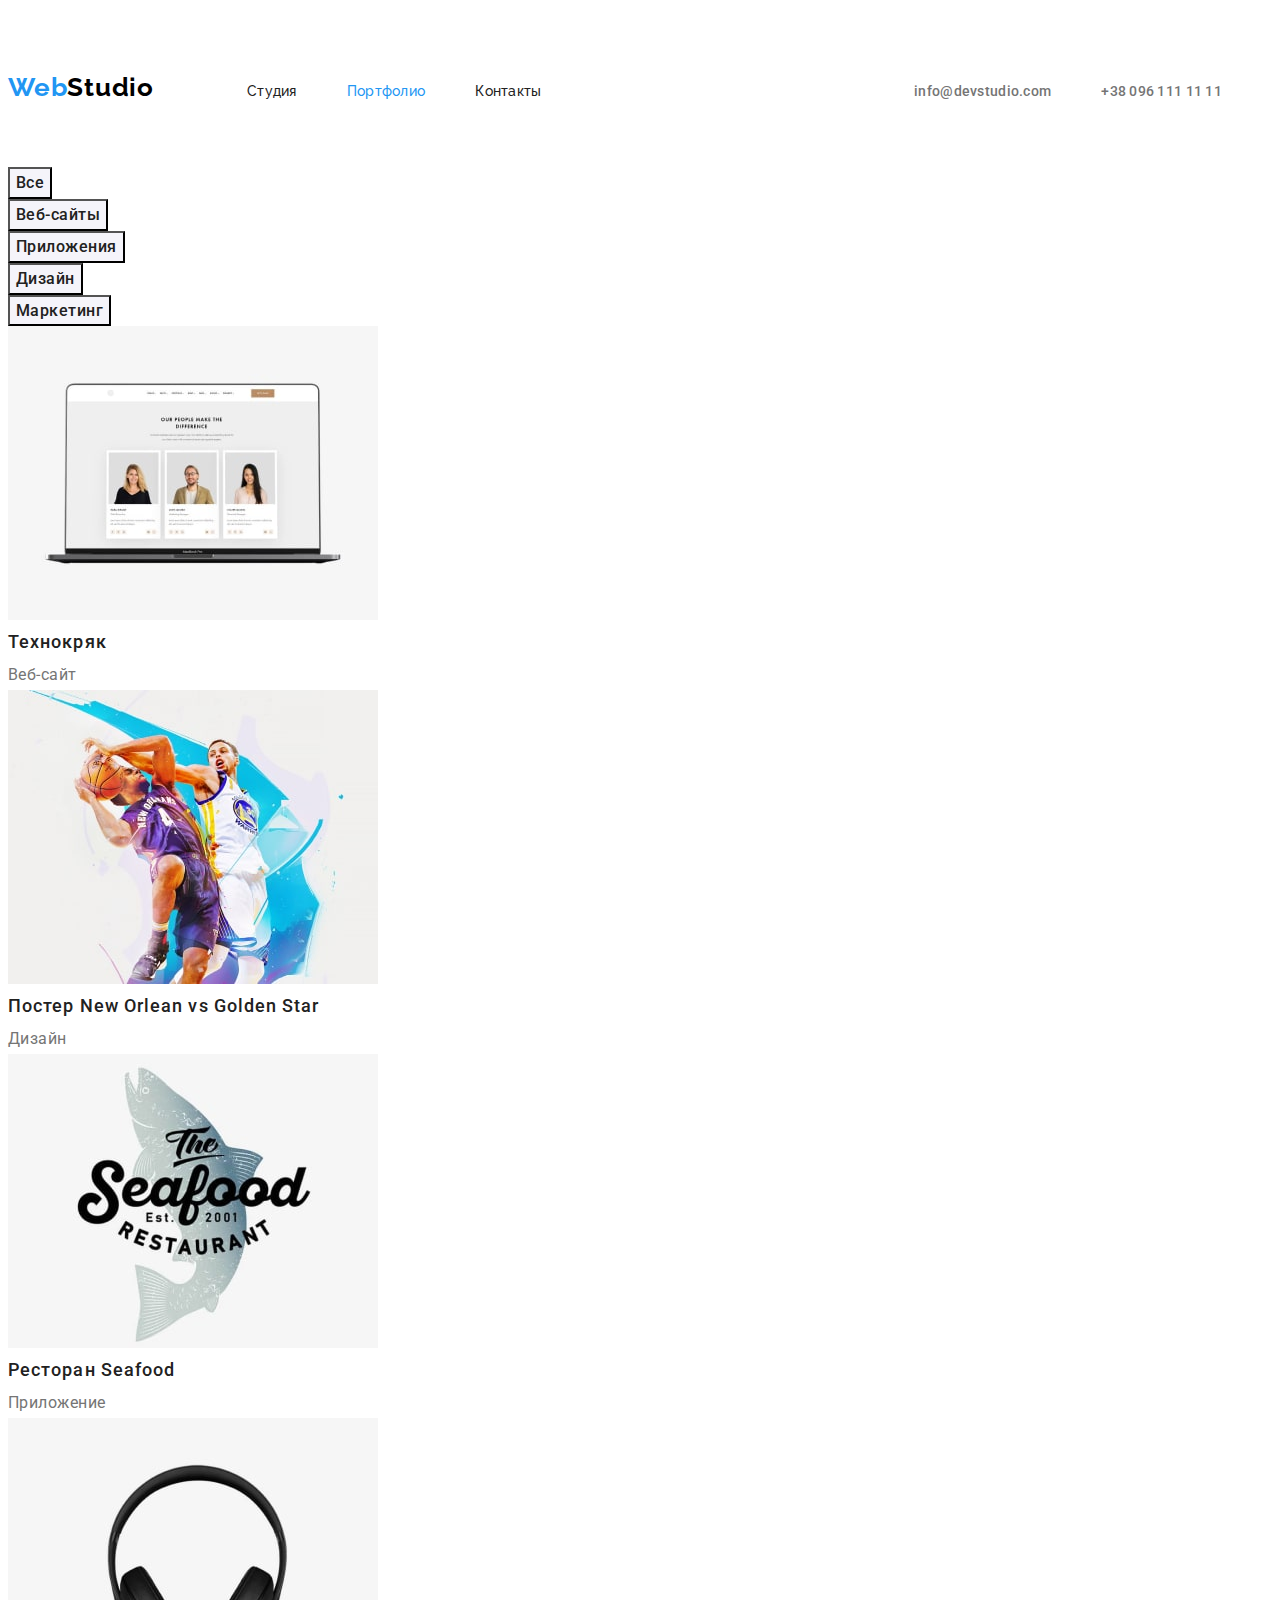
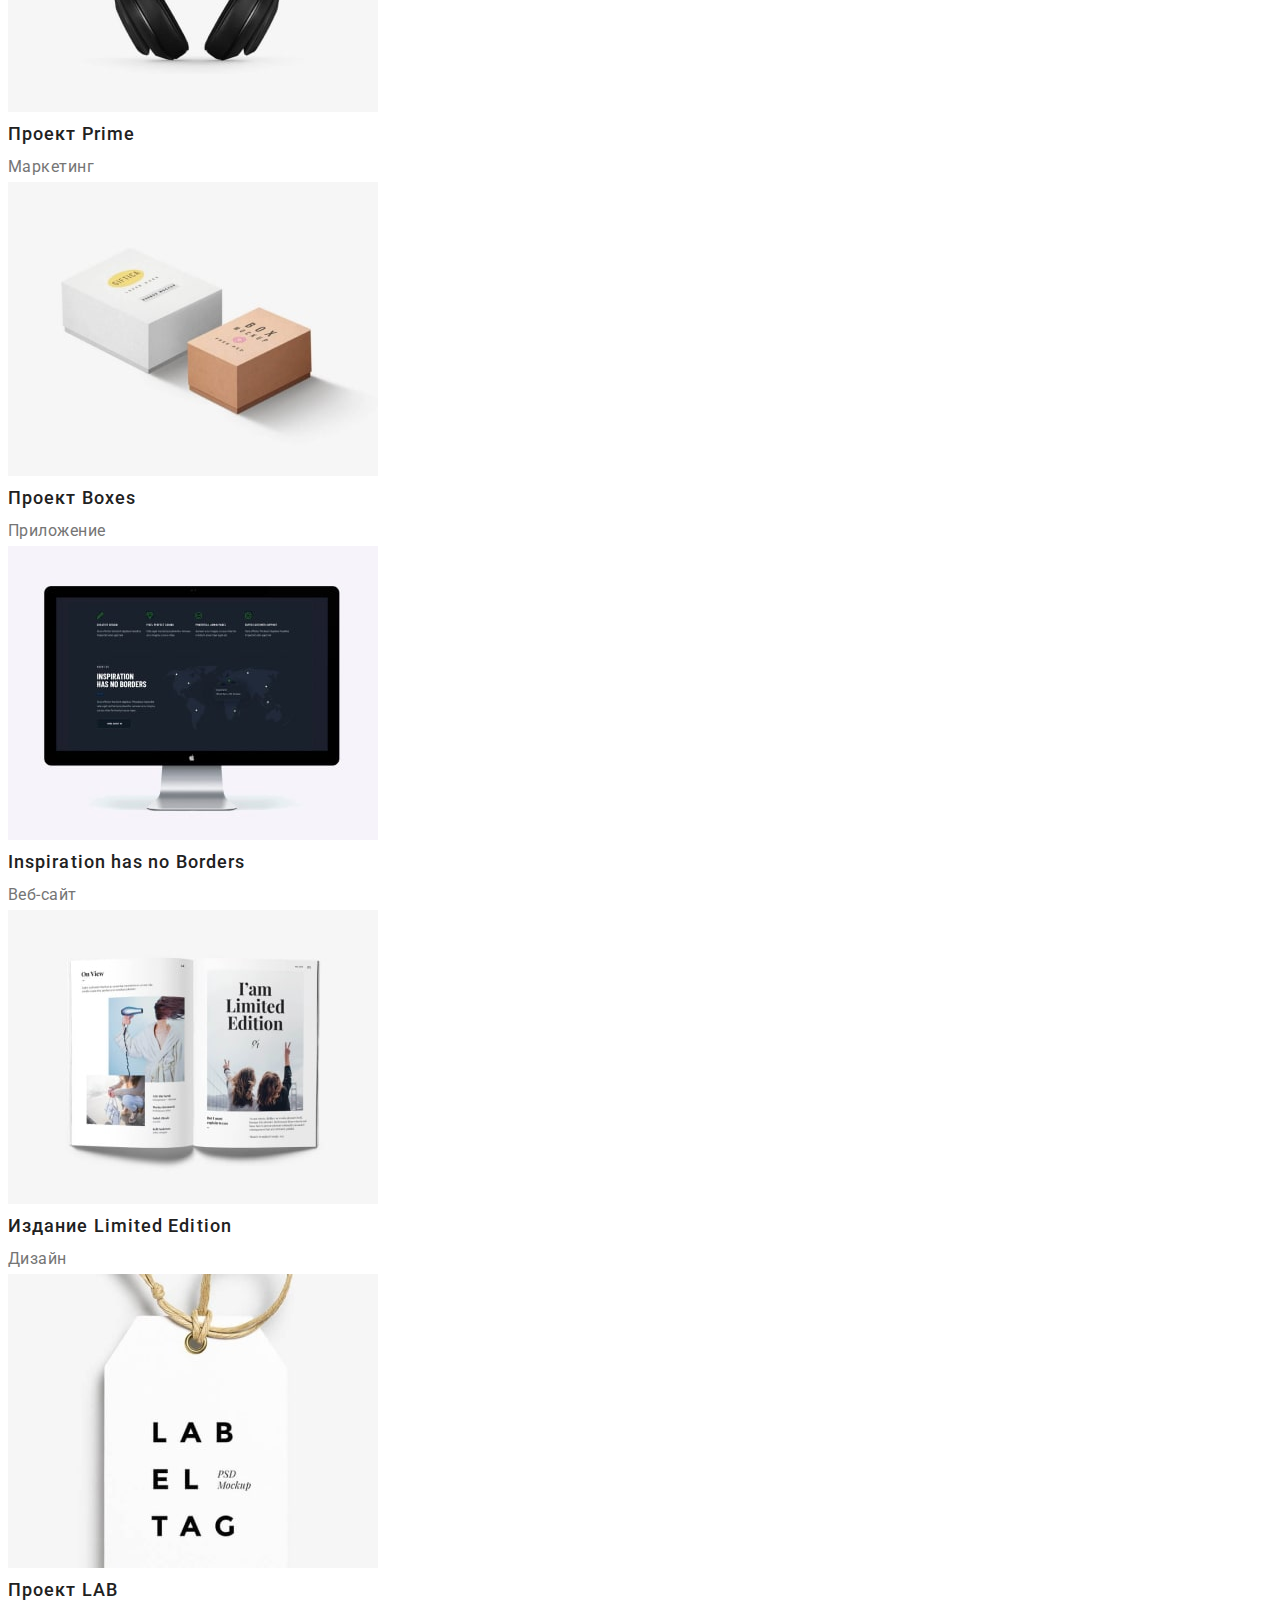
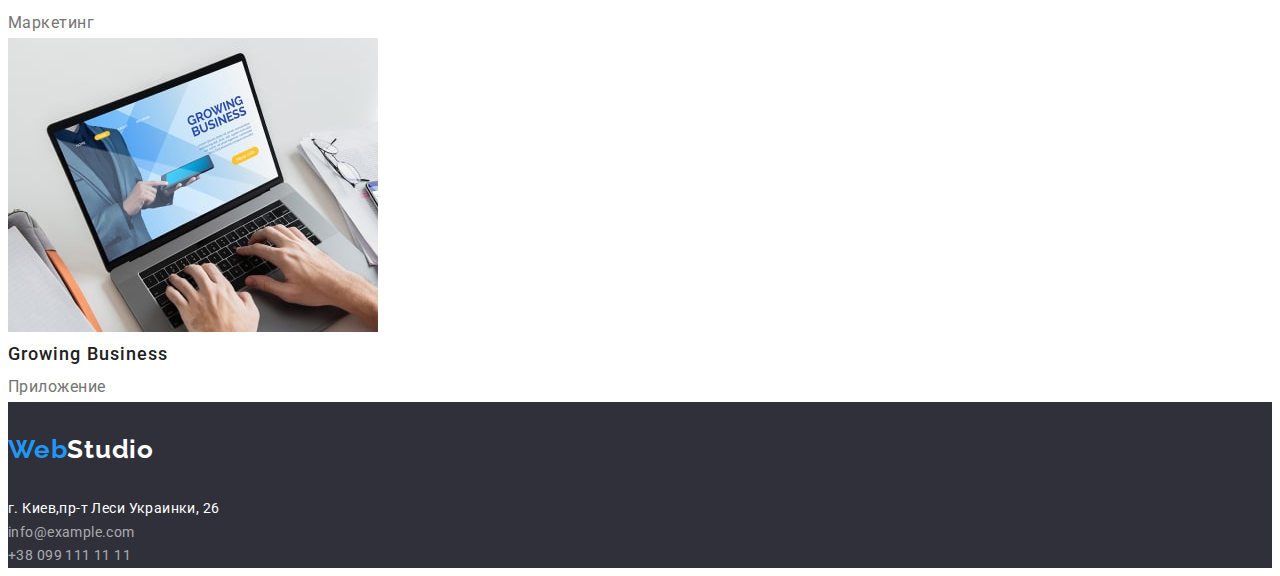
==== portfolio.html @ 78b9d655 "dz-03-help" ====
<!DOCTYPE html>
<html lang="ru">

<head>
    <meta charset="UTF-8">
    <meta http-equiv="X-UA-Compatible" content="IE=edge">
    <meta name="viewport" content="width=device-width, initial-scale=1.0">
    <title>Портфолио</title>
    <link rel="preconnect" href="https://fonts.googleapis.com">
    <link rel="preconnect" href="https://fonts.gstatic.com" crossorigin>
    <link
        href="https://fonts.googleapis.com/css2?family=Raleway:wght@700&family=Roboto:wght@400;500;700;900&display=swap"
        rel="stylesheet">

    <link rel="stylesheet" href="./css/styles.css">
</head>

<body>
    <header class="logo">
        <a class="logo link" href="WebStudio"> <span class="logo-web">Web</span><span
                class="logo-black">Studio</span></a>
        <nav class="nav">
            <ul class="nav-list list">
                <li class="nav-item"><a href="./index.html" class="nav-link link">Студия</a></li>
                <li class="nav-item"><a href="./portfolio.html" class="nav-link link current">Портфолио</a></li>
                <li class="nav-item"><a href="" class="nav-link link">Контакты</a></li>
            </ul>
        </nav>
        <ul class="contacts list">
            <li class="contact-item"><a class="header-contact-link link"
                    href="mailto:info@devstudio.com">info@devstudio.com</a></li>
            <li class="contact-item"><a class="header-contact-link link" href="tel:+380961111111">+38 096 111 11
                    11</a></li>
        </ul>
    </header>
    <main>
        <section class="portfolio">
            <h1 class="visually-hidden">Портфолио</h1>
            <ul class="filter-list list">
                <li class="filter-item-btn"><button class="secondary-btn" type="button">Все</button></li>
                <li class="filter-item-btn"><button class="secondary-btn" type="button">Веб-сайты</button></li>
                <li class="filter-item-btn"><button class="secondary-btn" type="button">Приложения</button></li>
                <li class="filter-item-btn"><button class="secondary-btn" type="button">Дизайн</button></li>
                <li class="filter-item-btn"><button class="secondary-btn" type="button">Маркетинг</button></li>
            </ul>
            <h2 class="visually-hidden">Примеры работ</h2>
            <ul class="portfolio-list list">
                <li class="portfolio-item"><img src="./images/img(05)-min.jpg" alt="экран ноутбука" width="370">
                    <h3 class="portfolio-title">Технокряк</h3>
                    <p class="portfolio-text">Веб-сайт</p>
                </li>
                <li class="portfolio-item"><img src="./images/img(06)-min.jpg" alt="постер два баскетболиста"
                        width="370">
                    <h3 class="portfolio-title">Постер New Orlean vs Golden Star</h3>
                    <p class="portfolio-text">Дизайн</p>
                </li>
                <li class="portfolio-item"><img src="./images/img(07)-min.jpg" alt="логотип на рыбе" width="370">
                    <h3 class="portfolio-title">Ресторан Seafood</h3>
                    <p class="portfolio-text">Приложение</p>
                </li>
                <li class="portfolio-item"><img src="./images/img(08)-min.jpg" alt="наушники" width="370">
                    <h3 class="portfolio-title">Проект Prime</h3>
                    <p class="portfolio-text">Маркетинг</p>
                </li>
                <li class="portfolio-item"><img src="./images/img(09)-min.jpg" alt="две коробки" width="370">
                    <h3 class="portfolio-title">Проект Boxes</h3>
                    <p class="portfolio-text">Приложение</p>
                </li>
                <li class="portfolio-item"> <img src="./images/img(010)-min.jpg" alt="монитор" width="370">
                    <h3 class="portfolio-title">Inspiration has no Borders</h3>
                    <p class="portfolio-text">Веб-сайт</p>
                </li>
                <li class="portfolio-item"> <img src="./images/img(011)-min.jpg" alt="монитор" width="370">
                    <h3 class="portfolio-title">Издание Limited Edition</h3>
                    <p class="portfolio-text">Дизайн</p>
                </li>
                <li class="portfolio-item"> <img src="./images/img(012)-min.jpg" alt="белая этикетка" width="370">
                    <h3 class="portfolio-title">Проект LAB</h3>
                    <p class="portfolio-text">Маркетинг</p>
                </li>
                <li class="portfolio-item"> <img src="./images/img(013)-min.jpg" alt="руки на клавиатуре ноутбука"
                        width="370">
                    <h3 class="portfolio-title">Growing Business</h3>
                    <p class="portfolio-text">Приложение</p>
                </li>
            </ul>
        </section>
    </main>
    <footer class="bgr">
        <a class="logo link" href="WebStudio"><span class="logo-web">Web</span><span
                class="logo-white">Studio</span></a>
        <address class="address">
            <ul class="contact-list list">
                <li class="contact-item">
                    <a class="map-link link" href="https://goo.gl/maps/kV6BVvsJmheGVxGN6" target="_blank"
                        rel="noopener noreferrer">г.
                        Киев,пр-т Леси Украинки, 26
                    </a>
                </li>
                <li class="contact-item">
                    <a class="contact-link link" href="mailto:info@example.com">info@example.com</a>
                </li>
                <li class="contact-item">
                    <a class="contact-link link" href="tel:+380991111111">+38 099 111 11 11</a>
                </li>
            </ul>
        </address>
    </footer>
</body>

</html>
---- css/styles.css ----
:root {
  --primary-text-color: #000000;
  --secondary-text-color: #ffffff;
  --primary-shade-text-color: #212121;
  --primary-shade-2-text-color: #757575;
  --secondary-shade-text-color: rgba(255, 255, 255, 0.6);
  --accent-color: #2196f3;

  --primary-bgr-color: #ffffff;
  --secondary-bgr-color: #2f303a;
  --secondary-shade-bgr-color: #f5f4fa;
}
body {
  font-family: 'Roboto', sans-serif;
  color: var(--primary-text-color);
  background-color: var(--primary-bgr-color);
}
p,
h1,
h2,
h3,
h4,
h5,
h6 {
  margin: 0;
}

ul {
  margin: 0;
  padding: 0;
}
.container {
  width: 1200px;
  padding-left: 15px;
  padding-right: 15px;
  margin: 0 auto;
}

.list {
  list-style: none;
}
.link {
  text-decoration: none;
}
.visually-hidden {
  position: absolute;
  white-space: nowrap;
  width: 1px;
  height: 1px;
  overflow: hidden;
  border: 0;
  padding: 0;
  clip: rect(0 0 0 0);
  clip-path: inset(50%);
  margin: -1px;
}
/* ---------КНОПКИ------- */
.primary-btn {
  font-family: inherit;
  font-weight: 700;
  font-size: 16px;
  line-height: 1.87;
  display: block;
  align-items: center;
  text-align: center;
  letter-spacing: 0.06em;
  color: var(--secondary-text-color);
  background-color: var(--accent-color);
}
.primary-btn:focus,
.primary-btn:hover {
  background-color: var(--accent-color);
}
.primary-btn {
  margin: auto;
  padding: 10px 32px;
}
.secondary-btn {
  cursor: pointer;
  font-family: inherit;
  font-style: normal;
  font-weight: 500;
  font-size: 16px;
  line-height: 1.62;
  text-align: center;
  letter-spacing: 0.03em;
  color: var(--primary-shade-text-color);
  background-color: var(--secondary-shade-bgr-color);
}
.secondary-btn:hover,
.secondary-btn:focus,
.active {
  color: var(--secondary-text-color);
  background-color: var(--accent-color);
}
/* -------HEADER------- */
.logo {
  font-family: Raleway;
  font-style: normal;
  font-weight: 700;
  font-size: 26px;
  line-height: 1.19;
  letter-spacing: 0.03em;
}
.header-container {
  display: flex;
  align-items: center;
}
.logo-web {
  color: var(--accent-color);
}
.logo-black {
  color: var(--primary-text-color);
  margin-right: 93px;
}
.logo-white {
  color: var(--secondary-text-color);
}
.logo {
  display: flex;
  align-items: center;
  padding-top: 32px;
  padding-bottom: 32px;
}
.nav-list {
  display: flex;
  align-items: center;
}
.nav-item {
  margin-right: 50px;
}
.nav-item:last-child {
  margin-right: 0;
}
.nav-link {
  padding-top: 32px;
  padding-bottom: 32px;
}
.contacts {
  display: flex;
  align-items: center;
  margin-left: auto;
}
.header-contact-link {
  margin-right: 50px;
  padding-top: 32px;
  padding-bottom: 32px;
}
.contact-item:last-child {
  margin-right: 0;
}
.nav-link {
  font-weight: 500;
  font-size: 14px;
  line-height: 1.14;
  letter-spacing: 0.02em;
  color: var(--primary-shade-text-color);
}
.nav-link:hover,
.nav-link:focus {
  color: var(--accent-color);
}
.current {
  color: var(--accent-color);
}
.header-contact-link {
  font-family: Roboto;
  font-style: normal;
  font-weight: 500;
  font-size: 14px;
  line-height: 1.14;
  letter-spacing: 0.02em;
  color: var(--primary-shade-2-text-color);
}
.header-contact-link:hover,
.header-contact-link:focus {
  color: var(--accent-color);
}
/* ------HERO----- */
.main-title {
  font-weight: 900;
  font-size: 44px;
  line-height: 1.36;
  text-align: center;
  letter-spacing: 0.06em;
  text-transform: uppercase;
  color: var(--secondary-text-color);
  background-color: #2f303a;
}
.main-title {
  padding-top: 200px;
  padding-bottom: 200px;
  padding-right: auto;
  padding-left: auto;
}
.main {
  max-width: 696px;
  margin-right: auto;
  margin-left: auto;
}

/* --------особенности--------- */
.special {
  padding-top: 94px;
  padding-bottom: 94px;
}
.special-our {
  display: flex;
}
.special-title {
  font-weight: 700;
  font-size: 14px;
  line-height: 1.14;
  letter-spacing: 0.03em;
  text-transform: uppercase;
  color: var(--primary-shade-text-color);
}
.special-text {
  font-weight: 400;
  font-size: 14px;
  line-height: 1.71;
  letter-spacing: 0.03em;
  color: var(--primary-shade-2-text-color);
}
/* -----ЧЕМ МЫ ЗАНИМАЕМСЯ----- */
.section-title {
  font-weight: 700;
  font-size: 36px;
  line-height: 1.17;
  text-align: center;
  letter-spacing: 0.03em;
  color: var(--primary-shade-text-color);
}
/* -------НАША КОМАНДА-------- */
.team-title {
  font-weight: 700;
  font-size: 36px;
  line-height: 1.17;
  text-align: center;
  letter-spacing: 0.03em;
  color: var(--primary-shade-text-color);
}
.teammate-name {
  font-weight: 500;
  font-size: 16px;
  line-height: 1.19;
  text-align: center;
  letter-spacing: 0.03em;
  color: var(--primary-shade-text-color);
}
.teammate-position {
  font-weight: 400;
  font-size: 16px;
  line-height: 1.19;
  text-align: center;
  letter-spacing: 0.03em;
  color: var(--primary-shade-2-text-color);
}
/* ----------ПОДВАЛ---------- */
.map-link {
  font-style: normal;
  font-weight: normal;
  font-size: 14px;
  line-height: 1.71;
  letter-spacing: 0.03em;
  color: var(--secondary-text-color);
}
.map-link:hover,
.map-link:focus {
  color: var(--accent-color);
}
.bgr {
  background-color: var(--secondary-bgr-color);
}
.contact-link {
  font-style: normal;
  font-weight: 400;
  font-size: 14px;
  line-height: 1.71;
  letter-spacing: 0.03em;
  color: var(--secondary-shade-text-color);
}
.contact-link:hover,
.contact-link:focus {
  color: var(--accent-color);
}
/* ---------Портфолио------- */
.portfolio-title {
  font-style: normal;
  font-weight: 500;
  font-size: 18px;
  line-height: 2;
  letter-spacing: 0.06em;
  color: var(--primary-shade-text-color);
}
.portfolio-text {
  font-weight: normal;
  font-size: 16px;
  line-height: 1.87;
  letter-spacing: 0.03em;
  color: var(--primary-shade-2-text-color);
}
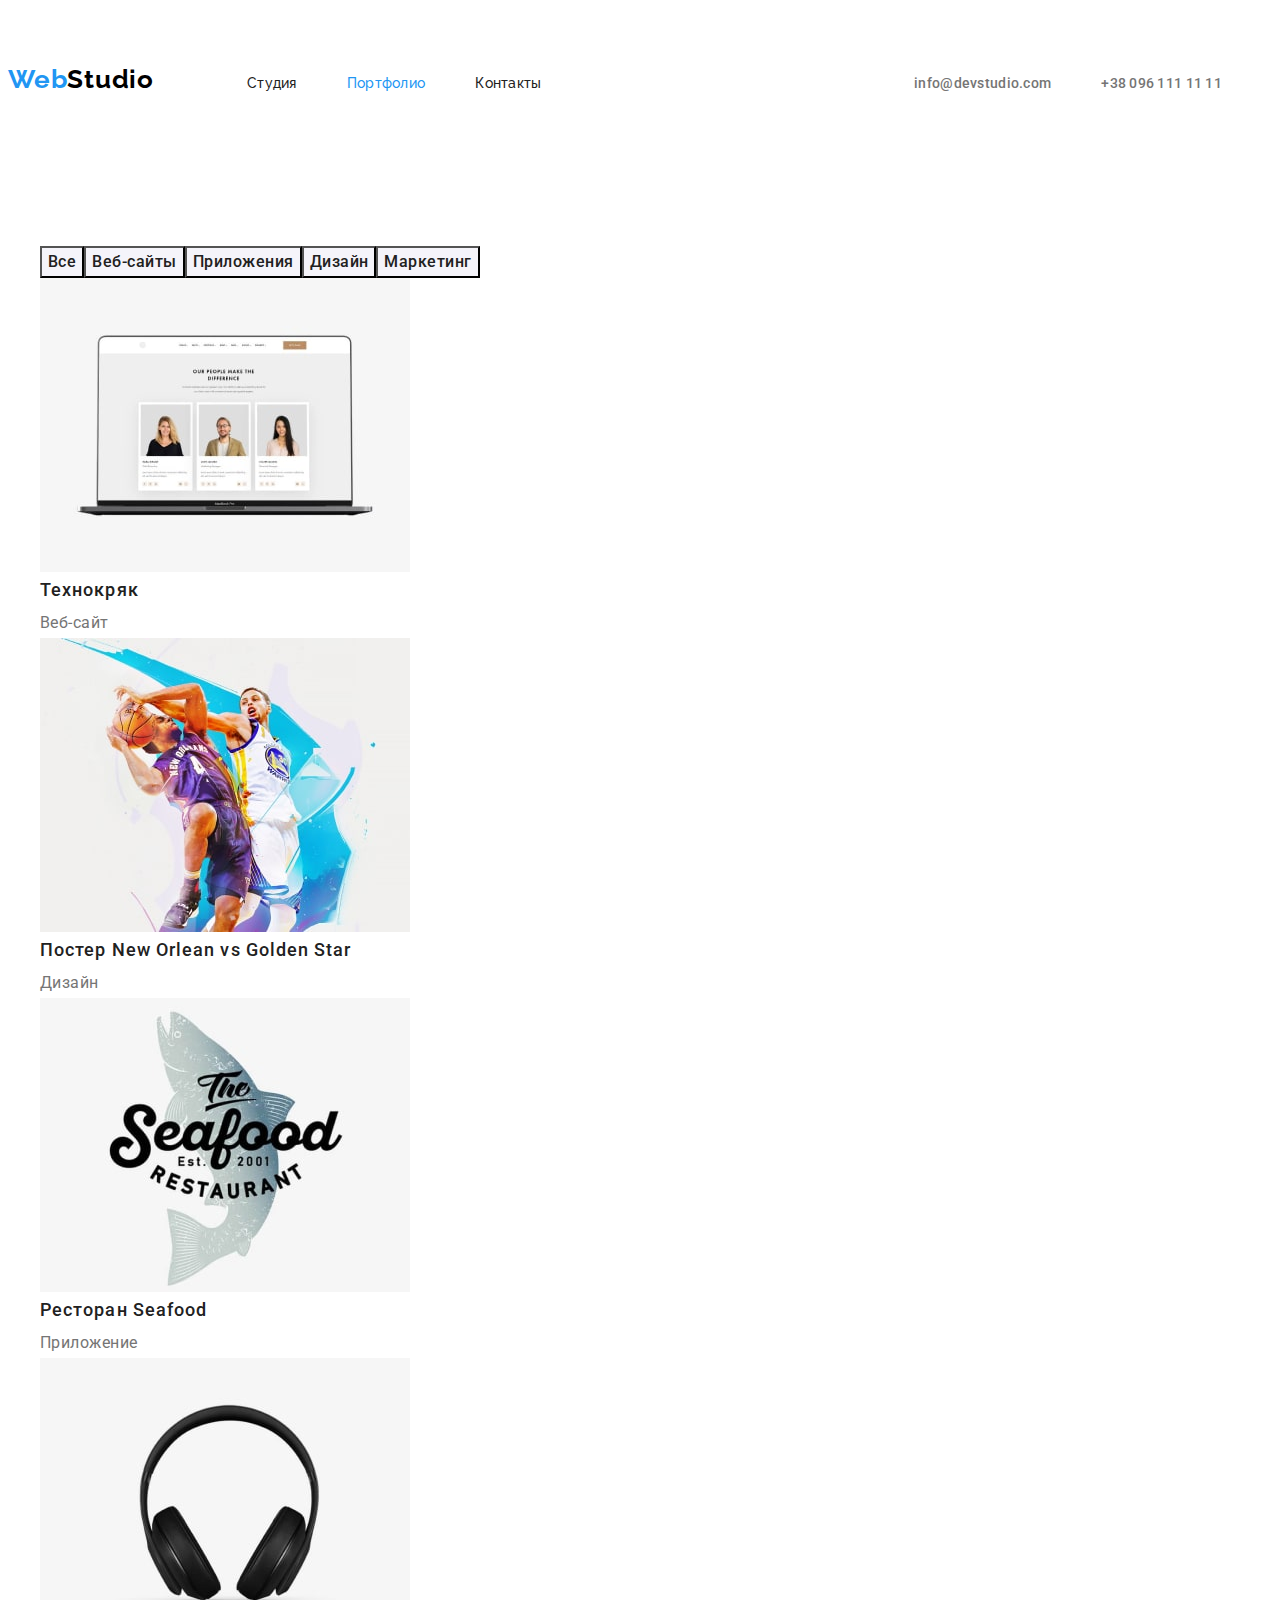
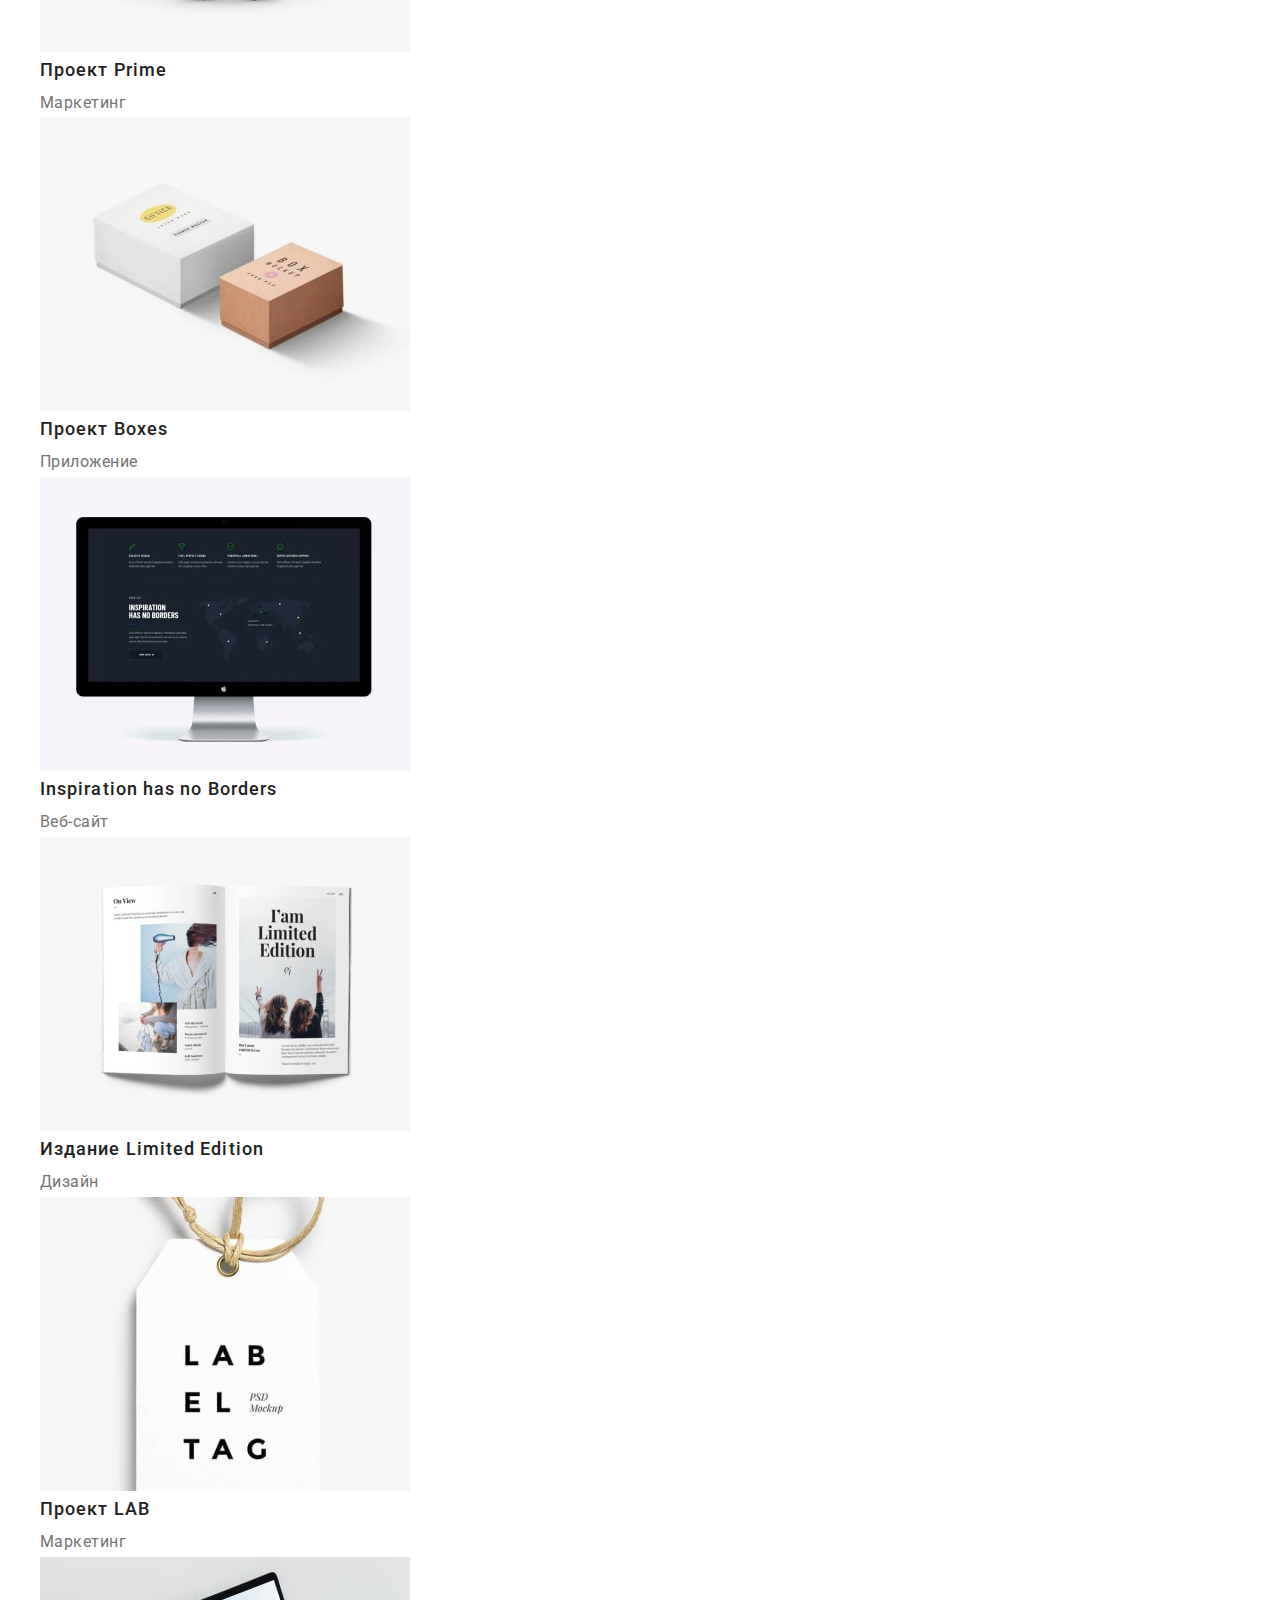
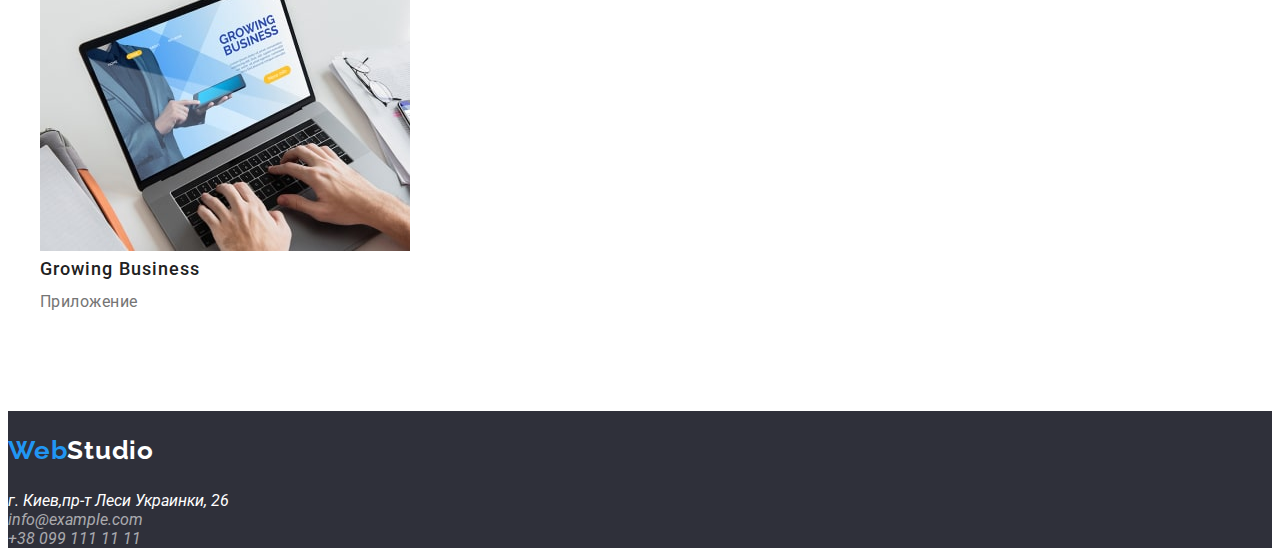
==== commit 1c29714f: "dz-03-finish-2" ====
--- a/portfolio.html
+++ b/portfolio.html
@@ -34,56 +34,58 @@
         </ul>
     </header>
     <main>
-        <section class="portfolio">
-            <h1 class="visually-hidden">Портфолио</h1>
-            <ul class="filter-list list">
-                <li class="filter-item-btn"><button class="secondary-btn" type="button">Все</button></li>
-                <li class="filter-item-btn"><button class="secondary-btn" type="button">Веб-сайты</button></li>
-                <li class="filter-item-btn"><button class="secondary-btn" type="button">Приложения</button></li>
-                <li class="filter-item-btn"><button class="secondary-btn" type="button">Дизайн</button></li>
-                <li class="filter-item-btn"><button class="secondary-btn" type="button">Маркетинг</button></li>
-            </ul>
-            <h2 class="visually-hidden">Примеры работ</h2>
-            <ul class="portfolio-list list">
-                <li class="portfolio-item"><img src="./images/img(05)-min.jpg" alt="экран ноутбука" width="370">
-                    <h3 class="portfolio-title">Технокряк</h3>
-                    <p class="portfolio-text">Веб-сайт</p>
-                </li>
-                <li class="portfolio-item"><img src="./images/img(06)-min.jpg" alt="постер два баскетболиста"
-                        width="370">
-                    <h3 class="portfolio-title">Постер New Orlean vs Golden Star</h3>
-                    <p class="portfolio-text">Дизайн</p>
-                </li>
-                <li class="portfolio-item"><img src="./images/img(07)-min.jpg" alt="логотип на рыбе" width="370">
-                    <h3 class="portfolio-title">Ресторан Seafood</h3>
-                    <p class="portfolio-text">Приложение</p>
-                </li>
-                <li class="portfolio-item"><img src="./images/img(08)-min.jpg" alt="наушники" width="370">
-                    <h3 class="portfolio-title">Проект Prime</h3>
-                    <p class="portfolio-text">Маркетинг</p>
-                </li>
-                <li class="portfolio-item"><img src="./images/img(09)-min.jpg" alt="две коробки" width="370">
-                    <h3 class="portfolio-title">Проект Boxes</h3>
-                    <p class="portfolio-text">Приложение</p>
-                </li>
-                <li class="portfolio-item"> <img src="./images/img(010)-min.jpg" alt="монитор" width="370">
-                    <h3 class="portfolio-title">Inspiration has no Borders</h3>
-                    <p class="portfolio-text">Веб-сайт</p>
-                </li>
-                <li class="portfolio-item"> <img src="./images/img(011)-min.jpg" alt="монитор" width="370">
-                    <h3 class="portfolio-title">Издание Limited Edition</h3>
-                    <p class="portfolio-text">Дизайн</p>
-                </li>
-                <li class="portfolio-item"> <img src="./images/img(012)-min.jpg" alt="белая этикетка" width="370">
-                    <h3 class="portfolio-title">Проект LAB</h3>
-                    <p class="portfolio-text">Маркетинг</p>
-                </li>
-                <li class="portfolio-item"> <img src="./images/img(013)-min.jpg" alt="руки на клавиатуре ноутбука"
-                        width="370">
-                    <h3 class="portfolio-title">Growing Business</h3>
-                    <p class="portfolio-text">Приложение</p>
-                </li>
-            </ul>
+        <section class="portfolio section">
+            <div class="container filter">
+                <h1 class="visually-hidden">Портфолио</h1>
+                <ul class="filter-list list">
+                    <li class="filter-item-btn"><button class="secondary-btn" type="button">Все</button></li>
+                    <li class="filter-item-btn"><button class="secondary-btn" type="button">Веб-сайты</button></li>
+                    <li class="filter-item-btn"><button class="secondary-btn" type="button">Приложения</button></li>
+                    <li class="filter-item-btn"><button class="secondary-btn" type="button">Дизайн</button></li>
+                    <li class="filter-item-btn"><button class="secondary-btn" type="button">Маркетинг</button></li>
+                </ul>
+                <h2 class="visually-hidden">Примеры работ</h2>
+                <ul class="portfolio-list list">
+                    <li class="portfolio-item"><img src="./images/img(05)-min.jpg" alt="экран ноутбука" width="370">
+                        <h3 class="portfolio-title">Технокряк</h3>
+                        <p class="portfolio-text">Веб-сайт</p>
+                    </li>
+                    <li class="portfolio-item"><img src="./images/img(06)-min.jpg" alt="постер два баскетболиста"
+                            width="370">
+                        <h3 class="portfolio-title">Постер New Orlean vs Golden Star</h3>
+                        <p class="portfolio-text">Дизайн</p>
+                    </li>
+                    <li class="portfolio-item"><img src="./images/img(07)-min.jpg" alt="логотип на рыбе" width="370">
+                        <h3 class="portfolio-title">Ресторан Seafood</h3>
+                        <p class="portfolio-text">Приложение</p>
+                    </li>
+                    <li class="portfolio-item"><img src="./images/img(08)-min.jpg" alt="наушники" width="370">
+                        <h3 class="portfolio-title">Проект Prime</h3>
+                        <p class="portfolio-text">Маркетинг</p>
+                    </li>
+                    <li class="portfolio-item"><img src="./images/img(09)-min.jpg" alt="две коробки" width="370">
+                        <h3 class="portfolio-title">Проект Boxes</h3>
+                        <p class="portfolio-text">Приложение</p>
+                    </li>
+                    <li class="portfolio-item"> <img src="./images/img(010)-min.jpg" alt="монитор" width="370">
+                        <h3 class="portfolio-title">Inspiration has no Borders</h3>
+                        <p class="portfolio-text">Веб-сайт</p>
+                    </li>
+                    <li class="portfolio-item"> <img src="./images/img(011)-min.jpg" alt="монитор" width="370">
+                        <h3 class="portfolio-title">Издание Limited Edition</h3>
+                        <p class="portfolio-text">Дизайн</p>
+                    </li>
+                    <li class="portfolio-item"> <img src="./images/img(012)-min.jpg" alt="белая этикетка" width="370">
+                        <h3 class="portfolio-title">Проект LAB</h3>
+                        <p class="portfolio-text">Маркетинг</p>
+                    </li>
+                    <li class="portfolio-item"> <img src="./images/img(013)-min.jpg" alt="руки на клавиатуре ноутбука"
+                            width="370">
+                        <h3 class="portfolio-title">Growing Business</h3>
+                        <p class="portfolio-text">Приложение</p>
+                    </li>
+                </ul>
+            </div>
         </section>
     </main>
     <footer class="bgr">
--- a/css/styles.css
+++ b/css/styles.css
@@ -29,13 +29,22 @@
   margin: 0;
   padding: 0;
 }
+
+img {
+  display: block;
+  max-width: 100%;
+  height: auto;
+}
+.section {
+  padding-top: 94px;
+  padding-bottom: 94px;
+}
 .container {
   width: 1200px;
   padding-left: 15px;
   padding-right: 15px;
   margin: 0 auto;
 }
-
 .list {
   list-style: none;
 }
@@ -72,7 +81,10 @@
   background-color: var(--accent-color);
 }
 .primary-btn {
-  margin: auto;
+  margin-top: 30px;
+  margin-left: auto;
+  margin-right: auto;
+  margin-bottom: auto;
   padding: 10px 32px;
 }
 .secondary-btn {
@@ -93,7 +105,35 @@
   color: var(--secondary-text-color);
   background-color: var(--accent-color);
 }
+.filter-list {
+  display: flex;
+  align-items: center;
+}
+/* ------ОБЩЕЕ----- */
+.general-styles {
+  line-height: 1.19;
+  text-align: center;
+  letter-spacing: 0.03em;
+}
+.footer-styles {
+  font-style: normal;
+  font-weight: 400;
+  font-size: 14px;
+  line-height: 1.71;
+  letter-spacing: 0.03em;
+}
+.general-title {
+  font-weight: 700;
+  font-size: 36px;
+  line-height: 1.17;
+  text-align: center;
+  letter-spacing: 0.03em;
+}
 /* -------HEADER------- */
+.header {
+  border-bottom: 1px solid #ececec;
+  box-shadow: 0px 4px 4px rgba(0, 0, 0, 0.25);
+}
 .logo {
   font-family: Raleway;
   font-style: normal;
@@ -119,15 +159,17 @@
 .logo {
   display: flex;
   align-items: center;
+  padding-top: 24px;
+  padding-bottom: 25px;
+}
+.nav-list {
+  display: flex;
+  align-items: center;
+}
+.nav-item {
+  margin-right: 50px;
   padding-top: 32px;
   padding-bottom: 32px;
-}
-.nav-list {
-  display: flex;
-  align-items: center;
-}
-.nav-item {
-  margin-right: 50px;
 }
 .nav-item:last-child {
   margin-right: 0;
@@ -194,18 +236,26 @@
   padding-left: auto;
 }
 .main {
+  font-size: 44px;
   max-width: 696px;
   margin-right: auto;
   margin-left: auto;
+  margin-bottom: 30px;
 }
 
 /* --------особенности--------- */
 .special {
-  padding-top: 94px;
-  padding-bottom: 94px;
-}
-.special-our {
-  display: flex;
+  padding: 0 0 94px 0;
+  margin-top: 94px;
+}
+.special-list {
+  display: flex;
+}
+.special-item {
+  margin-right: 30px;
+}
+.special-item:last-child {
+  margin-right: 0;
 }
 .special-title {
   font-weight: 700;
@@ -223,46 +273,63 @@
   color: var(--primary-shade-2-text-color);
 }
 /* -----ЧЕМ МЫ ЗАНИМАЕМСЯ----- */
+
 .section-title {
-  font-weight: 700;
-  font-size: 36px;
-  line-height: 1.17;
-  text-align: center;
-  letter-spacing: 0.03em;
+  margin-bottom: 50px;
+}
+.work-list {
+  display: flex;
+  justify-content: center;
+}
+.work-item {
+  margin-right: 30px;
+}
+.work-item:last-child {
+  margin-right: 0;
+}
+.section-title {
   color: var(--primary-shade-text-color);
 }
 /* -------НАША КОМАНДА-------- */
+.team {
+  background-color: #f5f4fa;
+}
+.team-list {
+  display: flex;
+  justify-content: center;
+}
+.team-item {
+  margin-right: 30px;
+}
+.team-item:last-child {
+  margin-right: 0;
+}
+.teammate {
+  padding-top: 30px;
+  padding-right: 60px;
+  padding-bottom: 60px;
+  padding-left: 60px;
+}
 .team-title {
-  font-weight: 700;
-  font-size: 36px;
-  line-height: 1.17;
-  text-align: center;
-  letter-spacing: 0.03em;
+  margin-bottom: 50px;
   color: var(--primary-shade-text-color);
 }
 .teammate-name {
   font-weight: 500;
   font-size: 16px;
-  line-height: 1.19;
-  text-align: center;
-  letter-spacing: 0.03em;
   color: var(--primary-shade-text-color);
 }
 .teammate-position {
+  margin-top: 10px;
   font-weight: 400;
   font-size: 16px;
-  line-height: 1.19;
-  text-align: center;
-  letter-spacing: 0.03em;
   color: var(--primary-shade-2-text-color);
 }
 /* ----------ПОДВАЛ---------- */
+.contact-list {
+  display: block;
+}
 .map-link {
-  font-style: normal;
-  font-weight: normal;
-  font-size: 14px;
-  line-height: 1.71;
-  letter-spacing: 0.03em;
   color: var(--secondary-text-color);
 }
 .map-link:hover,
@@ -273,11 +340,6 @@
   background-color: var(--secondary-bgr-color);
 }
 .contact-link {
-  font-style: normal;
-  font-weight: 400;
-  font-size: 14px;
-  line-height: 1.71;
-  letter-spacing: 0.03em;
   color: var(--secondary-shade-text-color);
 }
 .contact-link:hover,
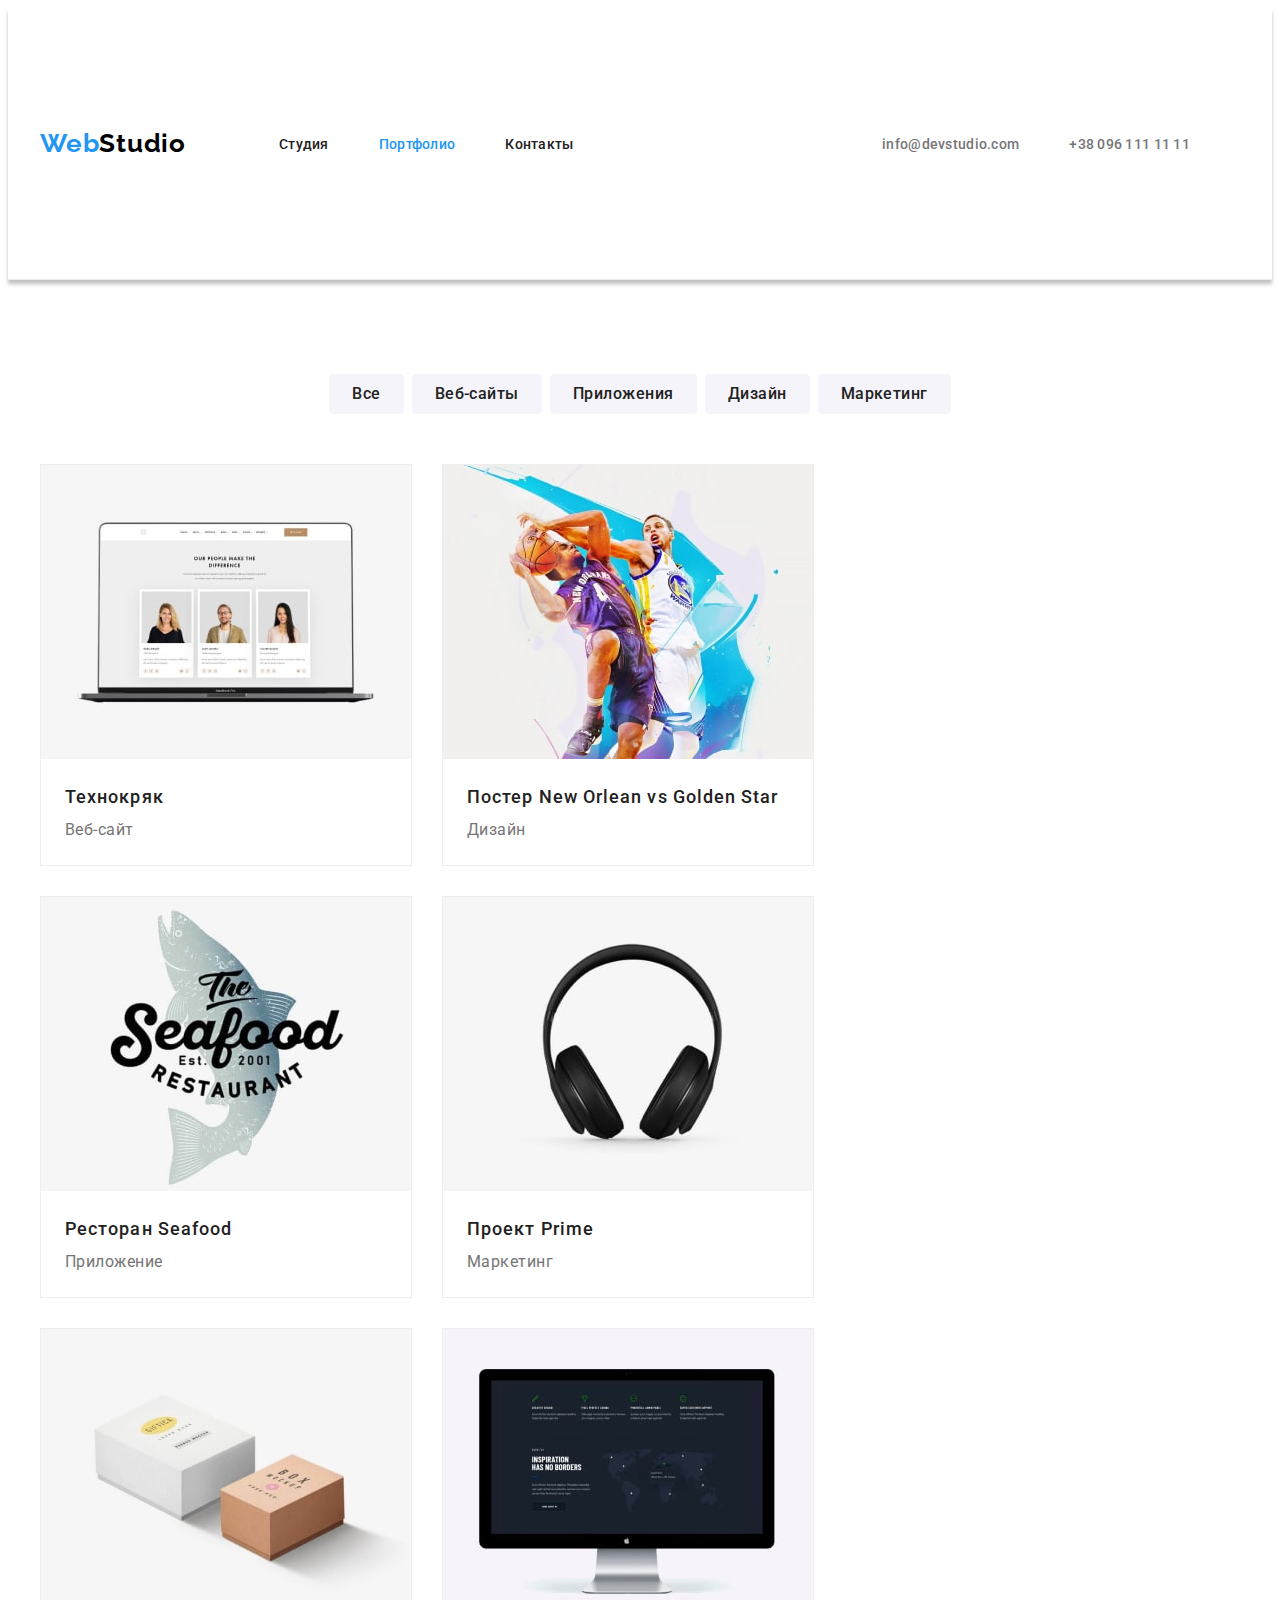
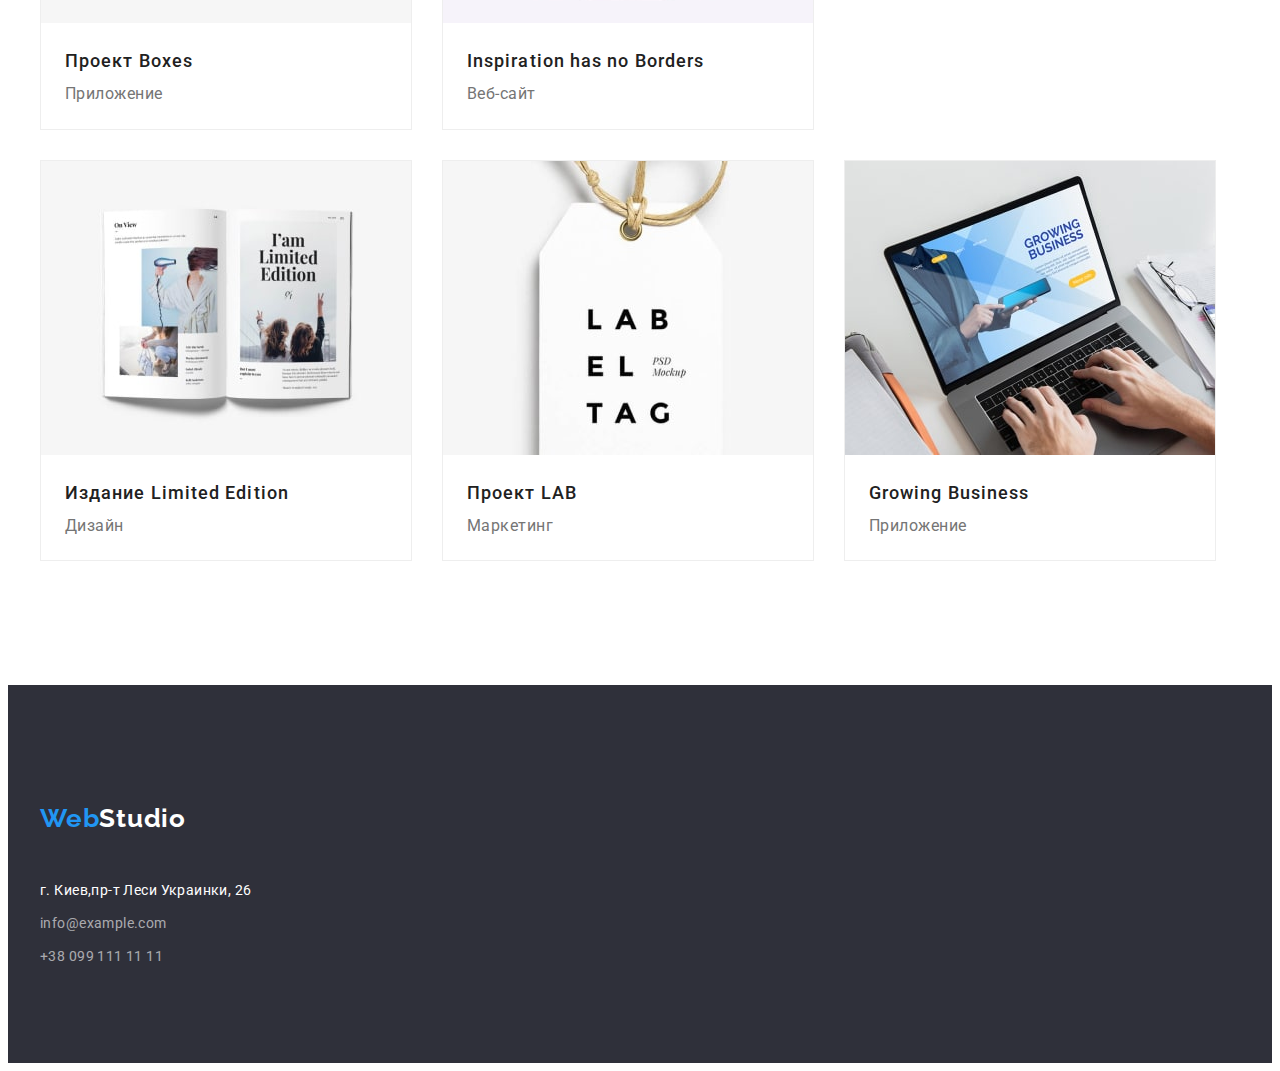
==== commit 28e7f206: "dz-03-finish-3" ====
--- a/portfolio.html
+++ b/portfolio.html
@@ -11,27 +11,31 @@
     <link
         href="https://fonts.googleapis.com/css2?family=Raleway:wght@700&family=Roboto:wght@400;500;700;900&display=swap"
         rel="stylesheet">
-
+    <link rel="stylesheet" href="https://cdnjs.cloudflare.com/ajax/libs/modern-normalize/1.1.0/modern-normalize.min.css"
+        integrity="sha512-wpPYUAdjBVSE4KJnH1VR1HeZfpl1ub8YT/NKx4PuQ5NmX2tKuGu6U/JRp5y+Y8XG2tV+wKQpNHVUX03MfMFn9Q=="
+        crossorigin="anonymous" referrerpolicy="no-referrer" />
     <link rel="stylesheet" href="./css/styles.css">
 </head>
 
 <body>
-    <header class="logo">
-        <a class="logo link" href="WebStudio"> <span class="logo-web">Web</span><span
-                class="logo-black">Studio</span></a>
-        <nav class="nav">
-            <ul class="nav-list list">
-                <li class="nav-item"><a href="./index.html" class="nav-link link">Студия</a></li>
-                <li class="nav-item"><a href="./portfolio.html" class="nav-link link current">Портфолио</a></li>
-                <li class="nav-item"><a href="" class="nav-link link">Контакты</a></li>
+    <header class="section header">
+        <div class="container  header-container">
+            <a class="logo link" href="WebStudio"> <span class="logo-web">Web</span><span
+                    class="logo-black">Studio</span></a>
+            <nav class="nav">
+                <ul class="nav-list list">
+                    <li class="nav-item"><a href="./index.html" class="nav-link link">Студия</a></li>
+                    <li class="nav-item"><a href="./portfolio.html" class="nav-link link current">Портфолио</a></li>
+                    <li class="nav-item"><a href="" class="nav-link link">Контакты</a></li>
+                </ul>
+            </nav>
+            <ul class="contacts list">
+                <li class="contact-item"><a class="header-contact-link link"
+                        href="mailto:info@devstudio.com">info@devstudio.com</a></li>
+                <li class="contact-item"><a class="header-contact-link link" href="tel:+380961111111">+38 096 111 11
+                        11</a></li>
             </ul>
-        </nav>
-        <ul class="contacts list">
-            <li class="contact-item"><a class="header-contact-link link"
-                    href="mailto:info@devstudio.com">info@devstudio.com</a></li>
-            <li class="contact-item"><a class="header-contact-link link" href="tel:+380961111111">+38 096 111 11
-                    11</a></li>
-        </ul>
+        </div>
     </header>
     <main>
         <section class="portfolio section">
@@ -47,66 +51,86 @@
                 <h2 class="visually-hidden">Примеры работ</h2>
                 <ul class="portfolio-list list">
                     <li class="portfolio-item"><img src="./images/img(05)-min.jpg" alt="экран ноутбука" width="370">
-                        <h3 class="portfolio-title">Технокряк</h3>
-                        <p class="portfolio-text">Веб-сайт</p>
+                        <div class="type-work">
+                            <h3 class="portfolio-title">Технокряк</h3>
+                            <p class="portfolio-text">Веб-сайт</p>
+                        </div>
                     </li>
                     <li class="portfolio-item"><img src="./images/img(06)-min.jpg" alt="постер два баскетболиста"
                             width="370">
-                        <h3 class="portfolio-title">Постер New Orlean vs Golden Star</h3>
-                        <p class="portfolio-text">Дизайн</p>
+                        <div class="type-work">
+                            <h3 class="portfolio-title">Постер New Orlean vs Golden Star</h3>
+                            <p class="portfolio-text">Дизайн</p>
+                        </div>
                     </li>
                     <li class="portfolio-item"><img src="./images/img(07)-min.jpg" alt="логотип на рыбе" width="370">
-                        <h3 class="portfolio-title">Ресторан Seafood</h3>
-                        <p class="portfolio-text">Приложение</p>
+                        <div class="type-work">
+                            <h3 class="portfolio-title">Ресторан Seafood</h3>
+                            <p class="portfolio-text">Приложение</p>
+                        </div>
                     </li>
                     <li class="portfolio-item"><img src="./images/img(08)-min.jpg" alt="наушники" width="370">
-                        <h3 class="portfolio-title">Проект Prime</h3>
-                        <p class="portfolio-text">Маркетинг</p>
+                        <div class="type-work">
+                            <h3 class="portfolio-title">Проект Prime</h3>
+                            <p class="portfolio-text">Маркетинг</p>
+                        </div>
                     </li>
                     <li class="portfolio-item"><img src="./images/img(09)-min.jpg" alt="две коробки" width="370">
-                        <h3 class="portfolio-title">Проект Boxes</h3>
-                        <p class="portfolio-text">Приложение</p>
+                        <div class="type-work">
+                            <h3 class="portfolio-title">Проект Boxes</h3>
+                            <p class="portfolio-text">Приложение</p>
+                        </div>
                     </li>
                     <li class="portfolio-item"> <img src="./images/img(010)-min.jpg" alt="монитор" width="370">
-                        <h3 class="portfolio-title">Inspiration has no Borders</h3>
-                        <p class="portfolio-text">Веб-сайт</p>
+                        <div class="type-work">
+                            <h3 class="portfolio-title">Inspiration has no Borders</h3>
+                            <p class="portfolio-text">Веб-сайт</p>
+                        </div>
                     </li>
                     <li class="portfolio-item"> <img src="./images/img(011)-min.jpg" alt="монитор" width="370">
-                        <h3 class="portfolio-title">Издание Limited Edition</h3>
-                        <p class="portfolio-text">Дизайн</p>
+                        <div class="type-work">
+                            <h3 class="portfolio-title">Издание Limited Edition</h3>
+                            <p class="portfolio-text">Дизайн</p>
+                        </div>
                     </li>
                     <li class="portfolio-item"> <img src="./images/img(012)-min.jpg" alt="белая этикетка" width="370">
-                        <h3 class="portfolio-title">Проект LAB</h3>
-                        <p class="portfolio-text">Маркетинг</p>
+                        <div class="type-work">
+                            <h3 class="portfolio-title">Проект LAB</h3>
+                            <p class="portfolio-text">Маркетинг</p>
+                        </div>
                     </li>
                     <li class="portfolio-item"> <img src="./images/img(013)-min.jpg" alt="руки на клавиатуре ноутбука"
                             width="370">
-                        <h3 class="portfolio-title">Growing Business</h3>
-                        <p class="portfolio-text">Приложение</p>
+                        <div class="type-work">
+                            <h3 class="portfolio-title">Growing Business</h3>
+                            <p class="portfolio-text">Приложение</p>
+                        </div>
                     </li>
                 </ul>
             </div>
         </section>
     </main>
-    <footer class="bgr">
-        <a class="logo link" href="WebStudio"><span class="logo-web">Web</span><span
-                class="logo-white">Studio</span></a>
-        <address class="address">
-            <ul class="contact-list list">
-                <li class="contact-item">
-                    <a class="map-link link" href="https://goo.gl/maps/kV6BVvsJmheGVxGN6" target="_blank"
-                        rel="noopener noreferrer">г.
-                        Киев,пр-т Леси Украинки, 26
-                    </a>
-                </li>
-                <li class="contact-item">
-                    <a class="contact-link link" href="mailto:info@example.com">info@example.com</a>
-                </li>
-                <li class="contact-item">
-                    <a class="contact-link link" href="tel:+380991111111">+38 099 111 11 11</a>
-                </li>
-            </ul>
-        </address>
+    <footer class="section bgr">
+        <div class="container">
+            <a class="logo link logo-footer" href="WebStudio"><span class="logo-web">Web</span><span
+                    class="logo-white">Studio</span></a>
+            <address class="address">
+                <ul class="contact-list list">
+                    <li class="contact-item footer-item">
+                        <a class="map-link link footer-styles" href="https://goo.gl/maps/kV6BVvsJmheGVxGN6"
+                            target="_blank" rel="noopener noreferrer">г.
+                            Киев,пр-т Леси Украинки, 26
+                        </a>
+                    </li>
+                    <li class="contact-item footer-item">
+                        <a class="contact-link link footer-styles" href="mailto:info@example.com">info@example.com</a>
+                    </li>
+                    <li class="contact-item">
+                        <a class="contact-link link footer-styles" href="tel:+380991111111">+38 099 111 11 11</a>
+                    </li>
+                </ul>
+            </address>
+        </div>
     </footer>
 </body>
 
--- a/css/styles.css
+++ b/css/styles.css
@@ -86,6 +86,9 @@
   margin-right: auto;
   margin-bottom: auto;
   padding: 10px 32px;
+  border: 1px solid var(--accent-color);
+  box-shadow: 0px 4px 4px rgba(0, 0, 0, 0.15);
+  border-radius: 4px;
 }
 .secondary-btn {
   cursor: pointer;
@@ -98,6 +101,8 @@
   letter-spacing: 0.03em;
   color: var(--primary-shade-text-color);
   background-color: var(--secondary-shade-bgr-color);
+  border-radius: 4px;
+  border: 1px solid var(--secondary-shade-bgr-color);
 }
 .secondary-btn:hover,
 .secondary-btn:focus,
@@ -107,7 +112,17 @@
 }
 .filter-list {
   display: flex;
-  align-items: center;
+  justify-content: center;
+}
+.secondary-btn {
+  padding: 6px 22px;
+  margin-bottom: 50px;
+}
+.filter-item-btn {
+  margin-right: 8px;
+}
+.filter-item-btn:last-child {
+  margin-right: 0;
 }
 /* ------ОБЩЕЕ----- */
 .general-styles {
@@ -346,6 +361,12 @@
 .contact-link:focus {
   color: var(--accent-color);
 }
+.logo-footer {
+  margin-bottom: 20px;
+}
+.footer-item {
+  margin-bottom: 9px;
+}
 /* ---------Портфолио------- */
 .portfolio-title {
   font-style: normal;
@@ -362,3 +383,21 @@
   letter-spacing: 0.03em;
   color: var(--primary-shade-2-text-color);
 }
+.portfolio-list {
+  display: flex;
+  flex-wrap: wrap;
+}
+.portfolio-item {
+  margin-right: 30px;
+  margin-bottom: 30px;
+  border: 1px solid #eeeeee;
+}
+.portfolio-item {
+  flex-basis: calc((100% - 90px) / 3);
+}
+.portfolio-item:last-child {
+  margin-right: 0;
+}
+.type-work {
+  padding: 20px 24px;
+}
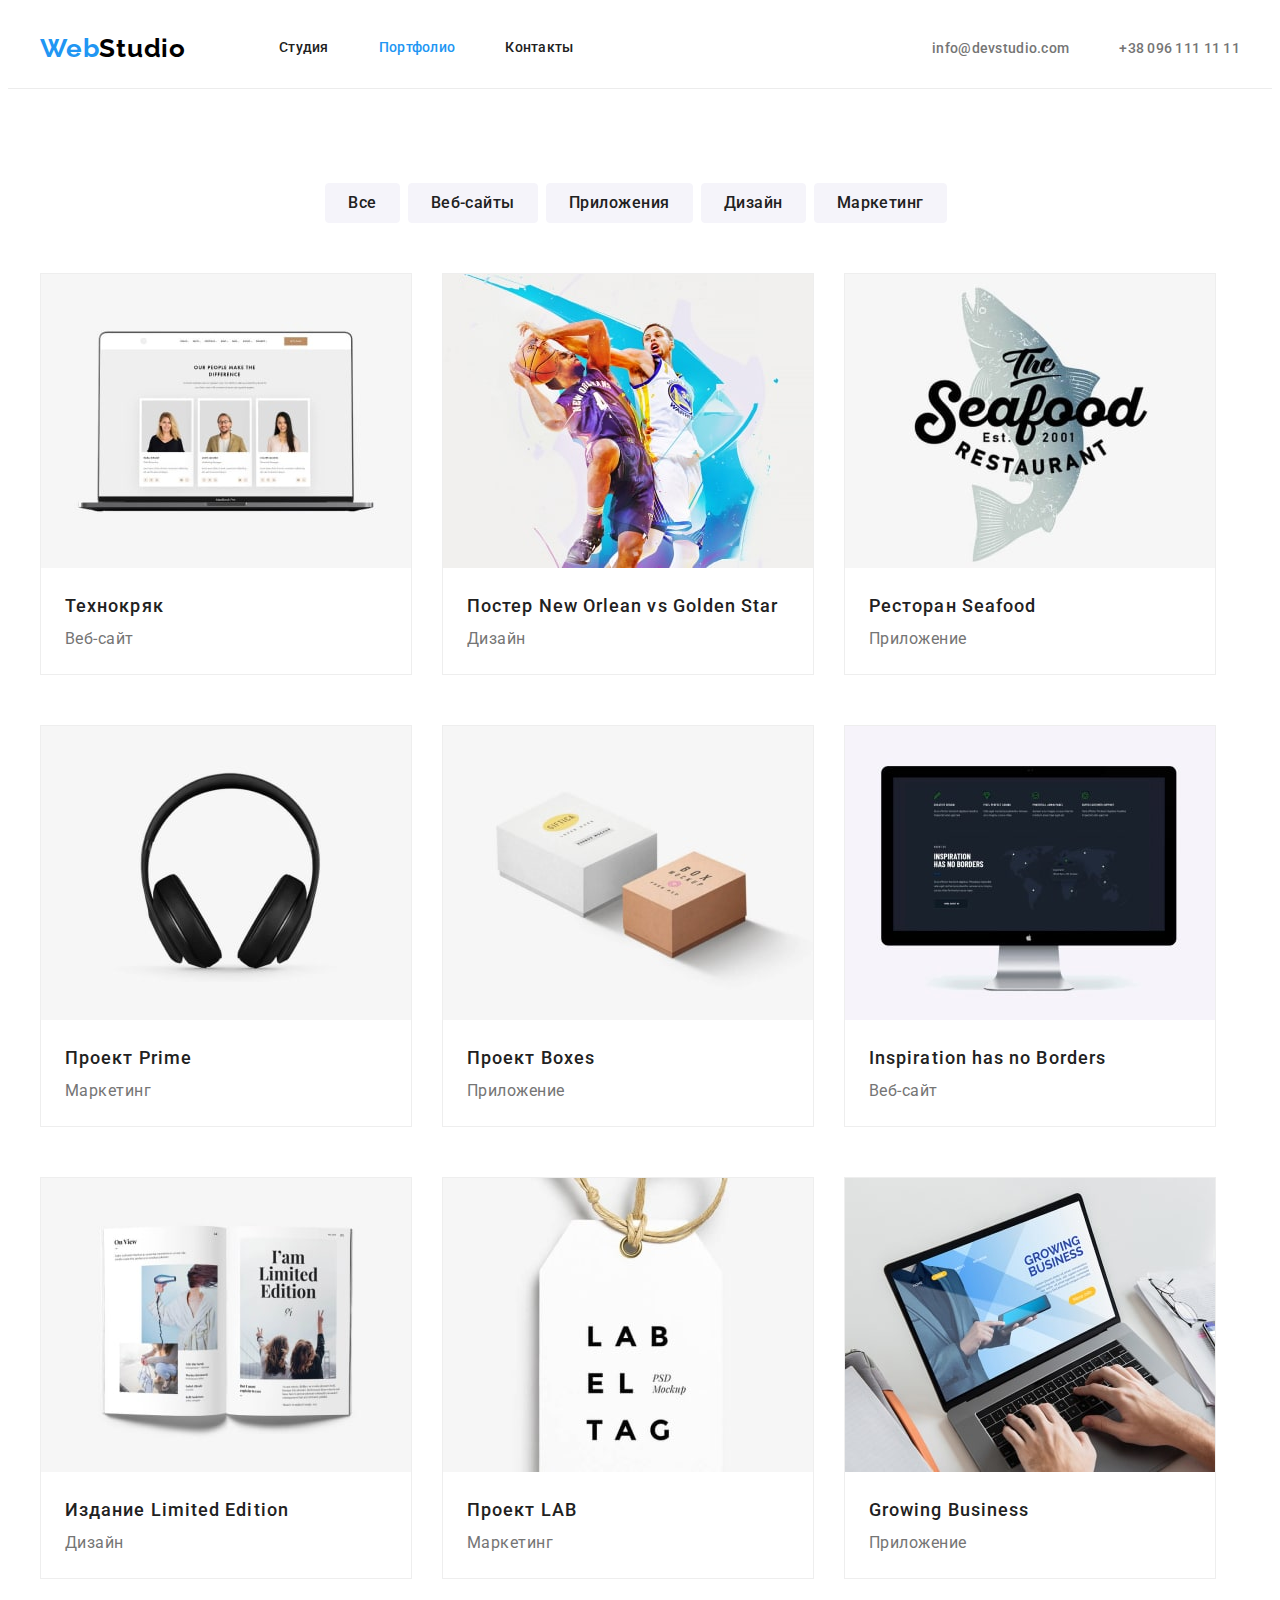
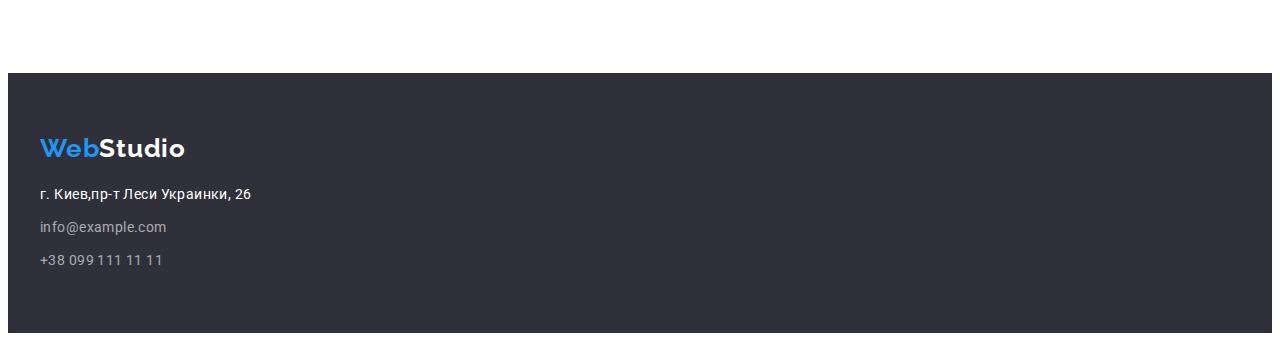
==== commit 8c6f478b: "dz-03-pravki-1" ====
--- a/portfolio.html
+++ b/portfolio.html
@@ -18,7 +18,7 @@
 </head>
 
 <body>
-    <header class="section header">
+    <header class="header">
         <div class="container  header-container">
             <a class="logo link" href="WebStudio"> <span class="logo-web">Web</span><span
                     class="logo-black">Studio</span></a>
@@ -110,22 +110,22 @@
             </div>
         </section>
     </main>
-    <footer class="section bgr">
+    <footer class="bgr">
         <div class="container">
             <a class="logo link logo-footer" href="WebStudio"><span class="logo-web">Web</span><span
                     class="logo-white">Studio</span></a>
             <address class="address">
-                <ul class="contact-list list">
-                    <li class="contact-item footer-item">
+                <ul class="footer-contact-list list">
+                    <li class="footer-item">
                         <a class="map-link link footer-styles" href="https://goo.gl/maps/kV6BVvsJmheGVxGN6"
                             target="_blank" rel="noopener noreferrer">г.
                             Киев,пр-т Леси Украинки, 26
                         </a>
                     </li>
-                    <li class="contact-item footer-item">
+                    <li class="footer-contact-item footer-item">
                         <a class="contact-link link footer-styles" href="mailto:info@example.com">info@example.com</a>
                     </li>
-                    <li class="contact-item">
+                    <li class="footer-contact-item">
                         <a class="contact-link link footer-styles" href="tel:+380991111111">+38 099 111 11 11</a>
                     </li>
                 </ul>
--- a/css/styles.css
+++ b/css/styles.css
@@ -36,8 +36,7 @@
   height: auto;
 }
 .section {
-  padding-top: 94px;
-  padding-bottom: 94px;
+  padding: 94px 0;
 }
 .container {
   width: 1200px;
@@ -69,9 +68,6 @@
   font-weight: 700;
   font-size: 16px;
   line-height: 1.87;
-  display: block;
-  align-items: center;
-  text-align: center;
   letter-spacing: 0.06em;
   color: var(--secondary-text-color);
   background-color: var(--accent-color);
@@ -81,12 +77,8 @@
   background-color: var(--accent-color);
 }
 .primary-btn {
-  margin-top: 30px;
-  margin-left: auto;
-  margin-right: auto;
-  margin-bottom: auto;
   padding: 10px 32px;
-  border: 1px solid var(--accent-color);
+  border: none;
   box-shadow: 0px 4px 4px rgba(0, 0, 0, 0.15);
   border-radius: 4px;
 }
@@ -114,16 +106,18 @@
   display: flex;
   justify-content: center;
 }
+.filter-item-btn:not(:last-child) {
+  margin-right: 8px;
+}
 .secondary-btn {
   padding: 6px 22px;
-  margin-bottom: 50px;
 }
 .filter-item-btn {
   margin-right: 8px;
 }
-.filter-item-btn:last-child {
-  margin-right: 0;
-}
+/* .filter-item-btn:not(:last-child) {
+  margin-right: 8px;
+} */
 /* ------ОБЩЕЕ----- */
 .general-styles {
   line-height: 1.19;
@@ -143,11 +137,12 @@
   line-height: 1.17;
   text-align: center;
   letter-spacing: 0.03em;
+  margin-bottom: 50px;
+  color: var(--primary-shade-text-color);
 }
 /* -------HEADER------- */
 .header {
   border-bottom: 1px solid #ececec;
-  box-shadow: 0px 4px 4px rgba(0, 0, 0, 0.25);
 }
 .logo {
   font-family: Raleway;
@@ -166,45 +161,28 @@
 }
 .logo-black {
   color: var(--primary-text-color);
-  margin-right: 93px;
 }
 .logo-white {
   color: var(--secondary-text-color);
 }
-.logo {
+.nav-list {
   display: flex;
   align-items: center;
-  padding-top: 24px;
-  padding-bottom: 25px;
-}
-.nav-list {
-  display: flex;
-  align-items: center;
+  margin-left: 93px;
 }
 .nav-item {
   margin-right: 50px;
-  padding-top: 32px;
-  padding-bottom: 32px;
-}
-.nav-item:last-child {
-  margin-right: 0;
-}
-.nav-link {
-  padding-top: 32px;
-  padding-bottom: 32px;
+}
+.nav-item:not(:last-child) {
+  margin-right: 50px;
 }
 .contacts {
   display: flex;
   align-items: center;
   margin-left: auto;
 }
-.header-contact-link {
+.contact-item:not(:last-child) {
   margin-right: 50px;
-  padding-top: 32px;
-  padding-bottom: 32px;
-}
-.contact-item:last-child {
-  margin-right: 0;
 }
 .nav-link {
   font-weight: 500;
@@ -212,6 +190,8 @@
   line-height: 1.14;
   letter-spacing: 0.02em;
   color: var(--primary-shade-text-color);
+  padding: 32px 0;
+  display: block;
 }
 .nav-link:hover,
 .nav-link:focus {
@@ -228,13 +208,14 @@
   line-height: 1.14;
   letter-spacing: 0.02em;
   color: var(--primary-shade-2-text-color);
+  padding: 32px 0;
 }
 .header-contact-link:hover,
 .header-contact-link:focus {
   color: var(--accent-color);
 }
 /* ------HERO----- */
-.main-title {
+.main-section {
   font-weight: 900;
   font-size: 44px;
   line-height: 1.36;
@@ -243,25 +224,17 @@
   text-transform: uppercase;
   color: var(--secondary-text-color);
   background-color: #2f303a;
-}
-.main-title {
-  padding-top: 200px;
-  padding-bottom: 200px;
-  padding-right: auto;
-  padding-left: auto;
+  padding: 200px 0;
 }
 .main {
   font-size: 44px;
   max-width: 696px;
-  margin-right: auto;
-  margin-left: auto;
-  margin-bottom: 30px;
+  margin: 0 auto 30px;
 }
 
 /* --------особенности--------- */
 .special {
-  padding: 0 0 94px 0;
-  margin-top: 94px;
+  padding-bottom: 47px;
 }
 .special-list {
   display: flex;
@@ -288,7 +261,9 @@
   color: var(--primary-shade-2-text-color);
 }
 /* -----ЧЕМ МЫ ЗАНИМАЕМСЯ----- */
-
+.section-work {
+  padding-top: 47px;
+}
 .section-title {
   margin-bottom: 50px;
 }
@@ -299,8 +274,8 @@
 .work-item {
   margin-right: 30px;
 }
-.work-item:last-child {
-  margin-right: 0;
+.work-item:not(:last-child) {
+  margin-right: 30px;
 }
 .section-title {
   color: var(--primary-shade-text-color);
@@ -316,18 +291,15 @@
 .team-item {
   margin-right: 30px;
 }
-.team-item:last-child {
-  margin-right: 0;
+.team-item:not(:last-child) {
+  margin-right: 30px;
 }
 .teammate {
-  padding-top: 30px;
-  padding-right: 60px;
-  padding-bottom: 60px;
-  padding-left: 60px;
-}
-.team-title {
-  margin-bottom: 50px;
-  color: var(--primary-shade-text-color);
+  padding: 30px 60px;
+  background: var(--primary-bgr-color);
+  box-shadow: 0px 1px 3px rgba(0, 0, 0, 0.12), 0px 1px 1px rgba(0, 0, 0, 0.14),
+    0px 2px 1px rgba(0, 0, 0, 0.2);
+  border-radius: 0px 0px 4px 4px;
 }
 .teammate-name {
   font-weight: 500;
@@ -341,8 +313,9 @@
   color: var(--primary-shade-2-text-color);
 }
 /* ----------ПОДВАЛ---------- */
-.contact-list {
+.footer-contact-list {
   display: block;
+  margin-top: 20px;
 }
 .map-link {
   color: var(--secondary-text-color);
@@ -352,6 +325,8 @@
   color: var(--accent-color);
 }
 .bgr {
+  padding-top: 60px;
+  padding-bottom: 60px;
   background-color: var(--secondary-bgr-color);
 }
 .contact-link {
@@ -361,11 +336,8 @@
 .contact-link:focus {
   color: var(--accent-color);
 }
-.logo-footer {
-  margin-bottom: 20px;
-}
-.footer-item {
-  margin-bottom: 9px;
+.footer-contact-item {
+  margin-top: 9px;
 }
 /* ---------Портфолио------- */
 .portfolio-title {
@@ -388,15 +360,19 @@
   flex-wrap: wrap;
 }
 .portfolio-item {
-  margin-right: 30px;
-  margin-bottom: 30px;
+  margin-top: 50px;
+  /* margin-right: 30px;
+  margin-bottom: 30px; */
   border: 1px solid #eeeeee;
 }
 .portfolio-item {
   flex-basis: calc((100% - 90px) / 3);
 }
-.portfolio-item:last-child {
-  margin-right: 0;
+.portfolio-item:not(:nth-child(3n)) {
+  margin-right: 30px;
+}
+.portfolio-item:not(:nth-last-child(-n + 3n)) {
+  margin-bottom: 30px;
 }
 .type-work {
   padding: 20px 24px;
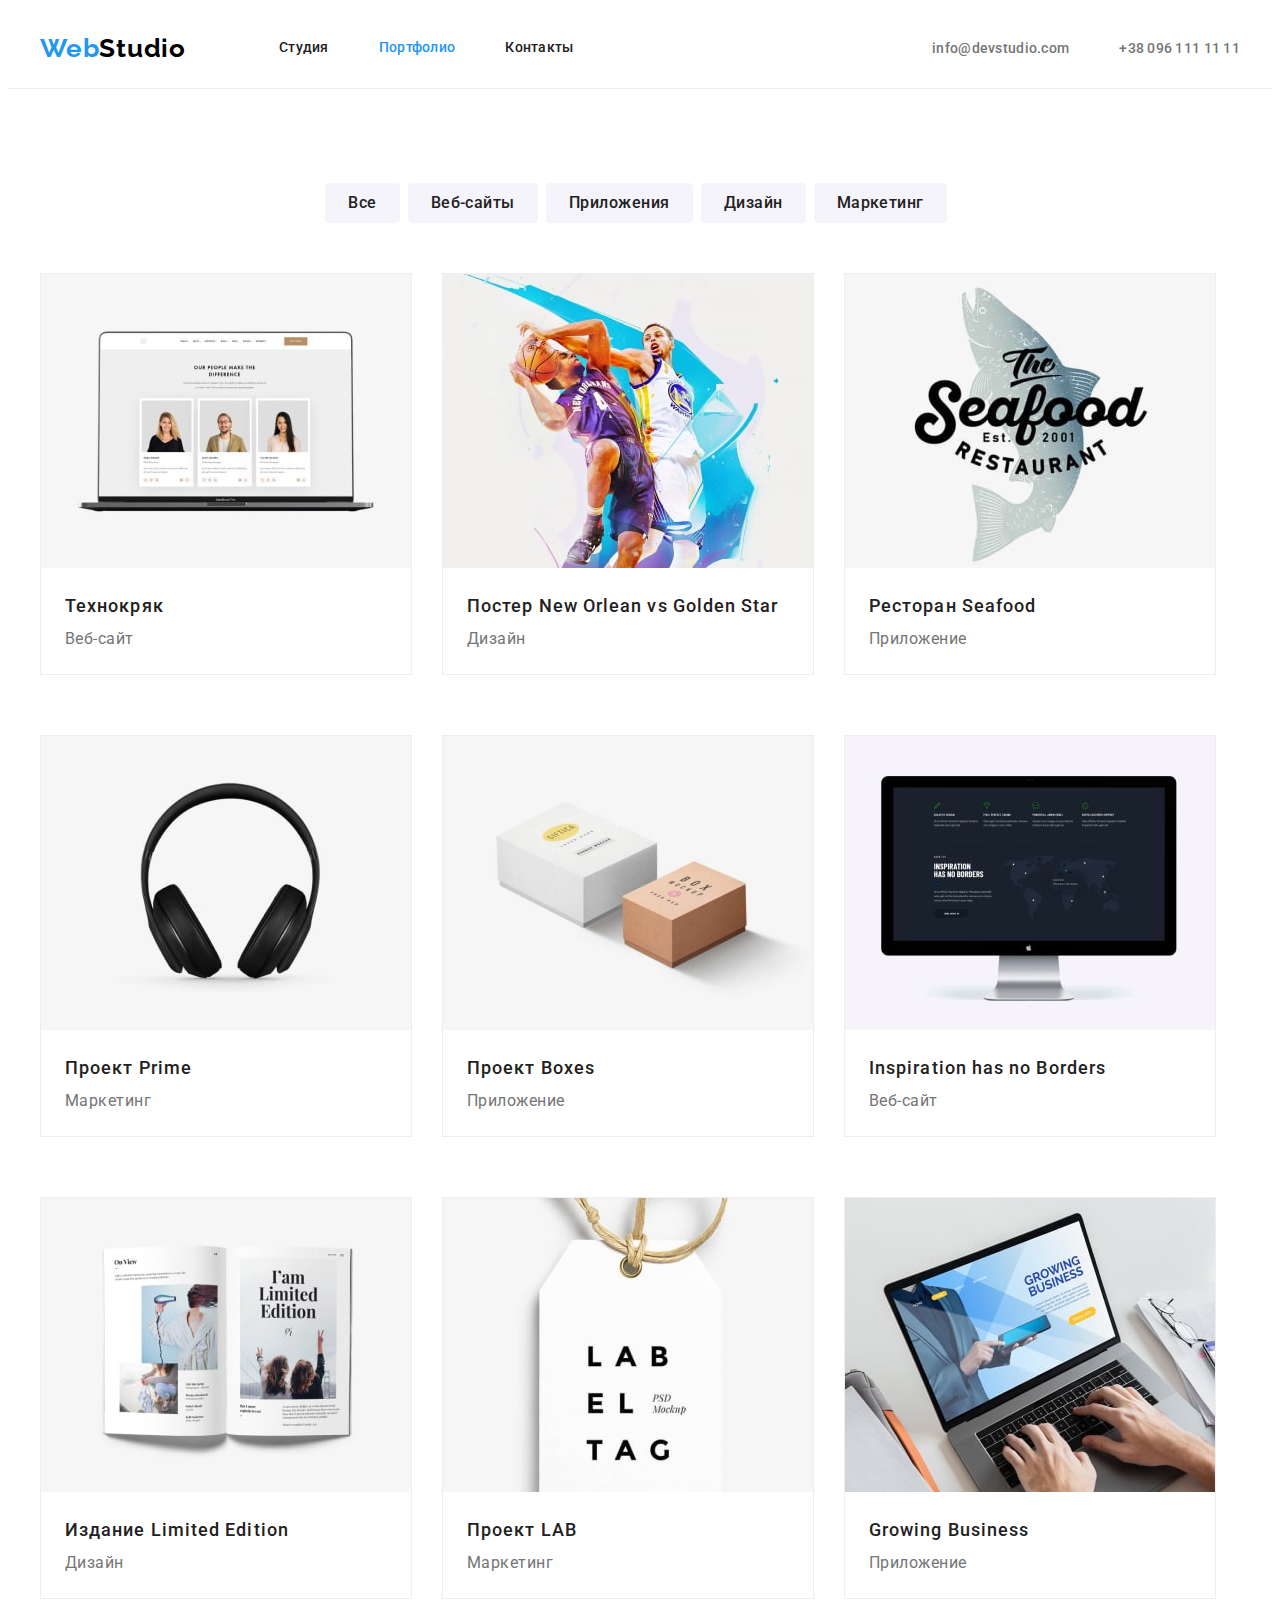
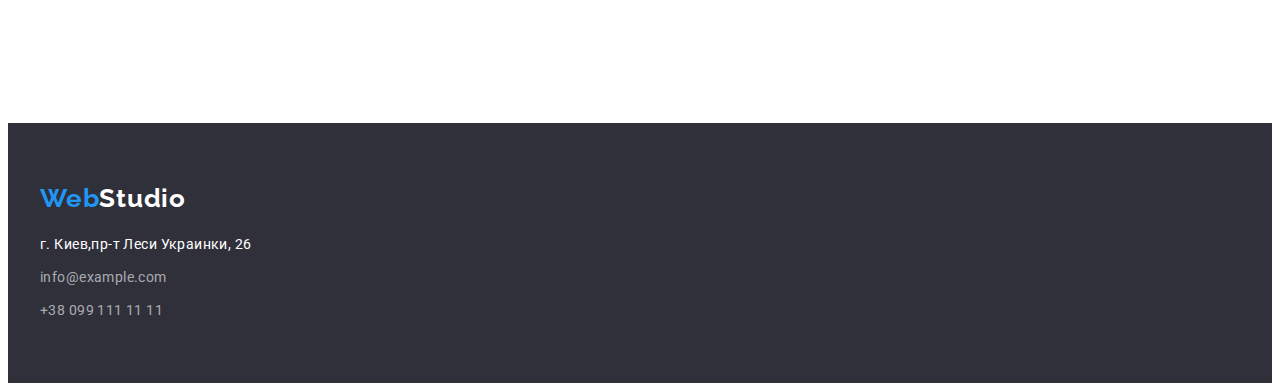
==== commit 4c9a6b9a: "dz-03-pravki-2" ====
--- a/portfolio.html
+++ b/portfolio.html
@@ -39,7 +39,7 @@
     </header>
     <main>
         <section class="portfolio section">
-            <div class="container filter">
+            <div class="container">
                 <h1 class="visually-hidden">Портфолио</h1>
                 <ul class="filter-list list">
                     <li class="filter-item-btn"><button class="secondary-btn" type="button">Все</button></li>
--- a/css/styles.css
+++ b/css/styles.css
@@ -9,6 +9,9 @@
   --primary-bgr-color: #ffffff;
   --secondary-bgr-color: #2f303a;
   --secondary-shade-bgr-color: #f5f4fa;
+
+  --border-header-color: #ececec;
+  --border-portfolio-item-color: #eeeeee;
 }
 body {
   font-family: 'Roboto', sans-serif;
@@ -40,8 +43,7 @@
 }
 .container {
   width: 1200px;
-  padding-left: 15px;
-  padding-right: 15px;
+  padding: 0 15px;
   margin: 0 auto;
 }
 .list {
@@ -64,6 +66,7 @@
 }
 /* ---------КНОПКИ------- */
 .primary-btn {
+  cursor: pointer;
   font-family: inherit;
   font-weight: 700;
   font-size: 16px;
@@ -71,6 +74,8 @@
   letter-spacing: 0.06em;
   color: var(--secondary-text-color);
   background-color: var(--accent-color);
+  display: block;
+  margin: 0 auto;
 }
 .primary-btn:focus,
 .primary-btn:hover {
@@ -85,15 +90,14 @@
 .secondary-btn {
   cursor: pointer;
   font-family: inherit;
-  font-style: normal;
   font-weight: 500;
   font-size: 16px;
   line-height: 1.62;
-  text-align: center;
   letter-spacing: 0.03em;
   color: var(--primary-shade-text-color);
   background-color: var(--secondary-shade-bgr-color);
   border-radius: 4px;
+  padding: 6px 22px;
   border: 1px solid var(--secondary-shade-bgr-color);
 }
 .secondary-btn:hover,
@@ -109,15 +113,9 @@
 .filter-item-btn:not(:last-child) {
   margin-right: 8px;
 }
-.secondary-btn {
-  padding: 6px 22px;
-}
 .filter-item-btn {
   margin-right: 8px;
 }
-/* .filter-item-btn:not(:last-child) {
-  margin-right: 8px;
-} */
 /* ------ОБЩЕЕ----- */
 .general-styles {
   line-height: 1.19;
@@ -131,7 +129,7 @@
   line-height: 1.71;
   letter-spacing: 0.03em;
 }
-.general-title {
+.section-title {
   font-weight: 700;
   font-size: 36px;
   line-height: 1.17;
@@ -142,7 +140,7 @@
 }
 /* -------HEADER------- */
 .header {
-  border-bottom: 1px solid #ececec;
+  border-bottom: 1px solid var(--border-header-color);
 }
 .logo {
   font-family: Raleway;
@@ -165,13 +163,12 @@
 .logo-white {
   color: var(--secondary-text-color);
 }
+.nav {
+  margin-left: 93px;
+}
 .nav-list {
   display: flex;
   align-items: center;
-  margin-left: 93px;
-}
-.nav-item {
-  margin-right: 50px;
 }
 .nav-item:not(:last-child) {
   margin-right: 50px;
@@ -223,7 +220,7 @@
   letter-spacing: 0.06em;
   text-transform: uppercase;
   color: var(--secondary-text-color);
-  background-color: #2f303a;
+  background-color: var(--secondary-bgr-color);
   padding: 200px 0;
 }
 .main {
@@ -264,32 +261,18 @@
 .section-work {
   padding-top: 47px;
 }
-.section-title {
-  margin-bottom: 50px;
-}
 .work-list {
   display: flex;
-  justify-content: center;
-}
-.work-item {
-  margin-right: 30px;
 }
 .work-item:not(:last-child) {
   margin-right: 30px;
-}
-.section-title {
-  color: var(--primary-shade-text-color);
 }
 /* -------НАША КОМАНДА-------- */
 .team {
-  background-color: #f5f4fa;
+  background-color: var(--secondary-shade-bgr-color);
 }
 .team-list {
   display: flex;
-  justify-content: center;
-}
-.team-item {
-  margin-right: 30px;
 }
 .team-item:not(:last-child) {
   margin-right: 30px;
@@ -302,6 +285,7 @@
   border-radius: 0px 0px 4px 4px;
 }
 .teammate-name {
+  font-style: normal;
   font-weight: 500;
   font-size: 16px;
   color: var(--primary-shade-text-color);
@@ -313,9 +297,11 @@
   color: var(--primary-shade-2-text-color);
 }
 /* ----------ПОДВАЛ---------- */
+.address {
+  margin-top: 20px;
+}
 .footer-contact-list {
   display: block;
-  margin-top: 20px;
 }
 .map-link {
   color: var(--secondary-text-color);
@@ -325,8 +311,7 @@
   color: var(--accent-color);
 }
 .bgr {
-  padding-top: 60px;
-  padding-bottom: 60px;
+  padding: 60px 0;
   background-color: var(--secondary-bgr-color);
 }
 .contact-link {
@@ -336,10 +321,13 @@
 .contact-link:focus {
   color: var(--accent-color);
 }
-.footer-contact-item {
-  margin-top: 9px;
+.footer-item:not(:last-child) {
+  margin-bottom: 9px;
 }
 /* ---------Портфолио------- */
+.filter-list {
+  margin-bottom: 50px;
+}
 .portfolio-title {
   font-style: normal;
   font-weight: 500;
@@ -349,7 +337,6 @@
   color: var(--primary-shade-text-color);
 }
 .portfolio-text {
-  font-weight: normal;
   font-size: 16px;
   line-height: 1.87;
   letter-spacing: 0.03em;
@@ -360,19 +347,24 @@
   flex-wrap: wrap;
 }
 .portfolio-item {
-  margin-top: 50px;
-  /* margin-right: 30px;
-  margin-bottom: 30px; */
-  border: 1px solid #eeeeee;
+  margin-right: 30px;
+  margin-bottom: 30px;
+  border: 1px solid var(--border-portfolio-item-color);
 }
 .portfolio-item {
   flex-basis: calc((100% - 90px) / 3);
 }
+.portfolio-item {
+  margin-right: 30px;
+}
+.portfolio-item:nth-child(3n) {
+  margin-right: 0;
+}
 .portfolio-item:not(:nth-child(3n)) {
   margin-right: 30px;
 }
-.portfolio-item:not(:nth-last-child(-n + 3n)) {
-  margin-bottom: 30px;
+.portfolio-item:not(:nth-child(-n + 3)) {
+  margin-top: 30px;
 }
 .type-work {
   padding: 20px 24px;
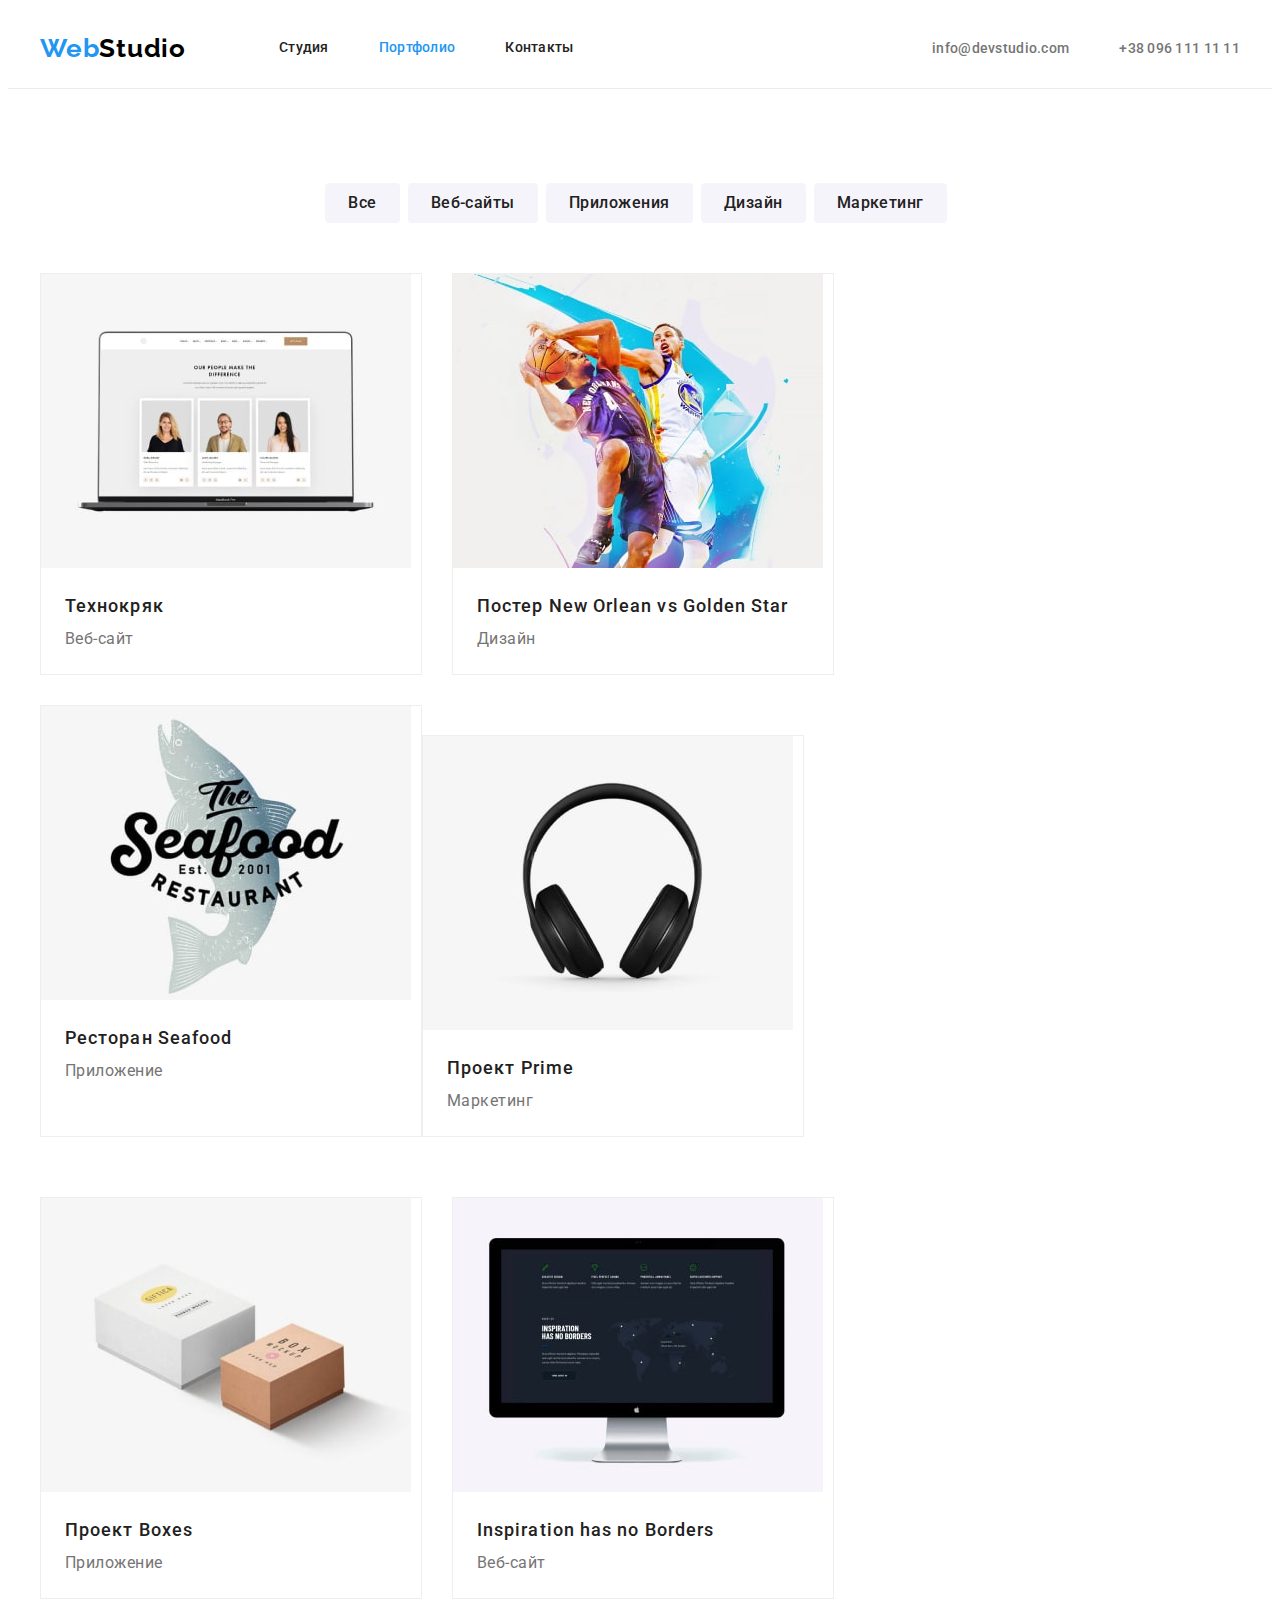
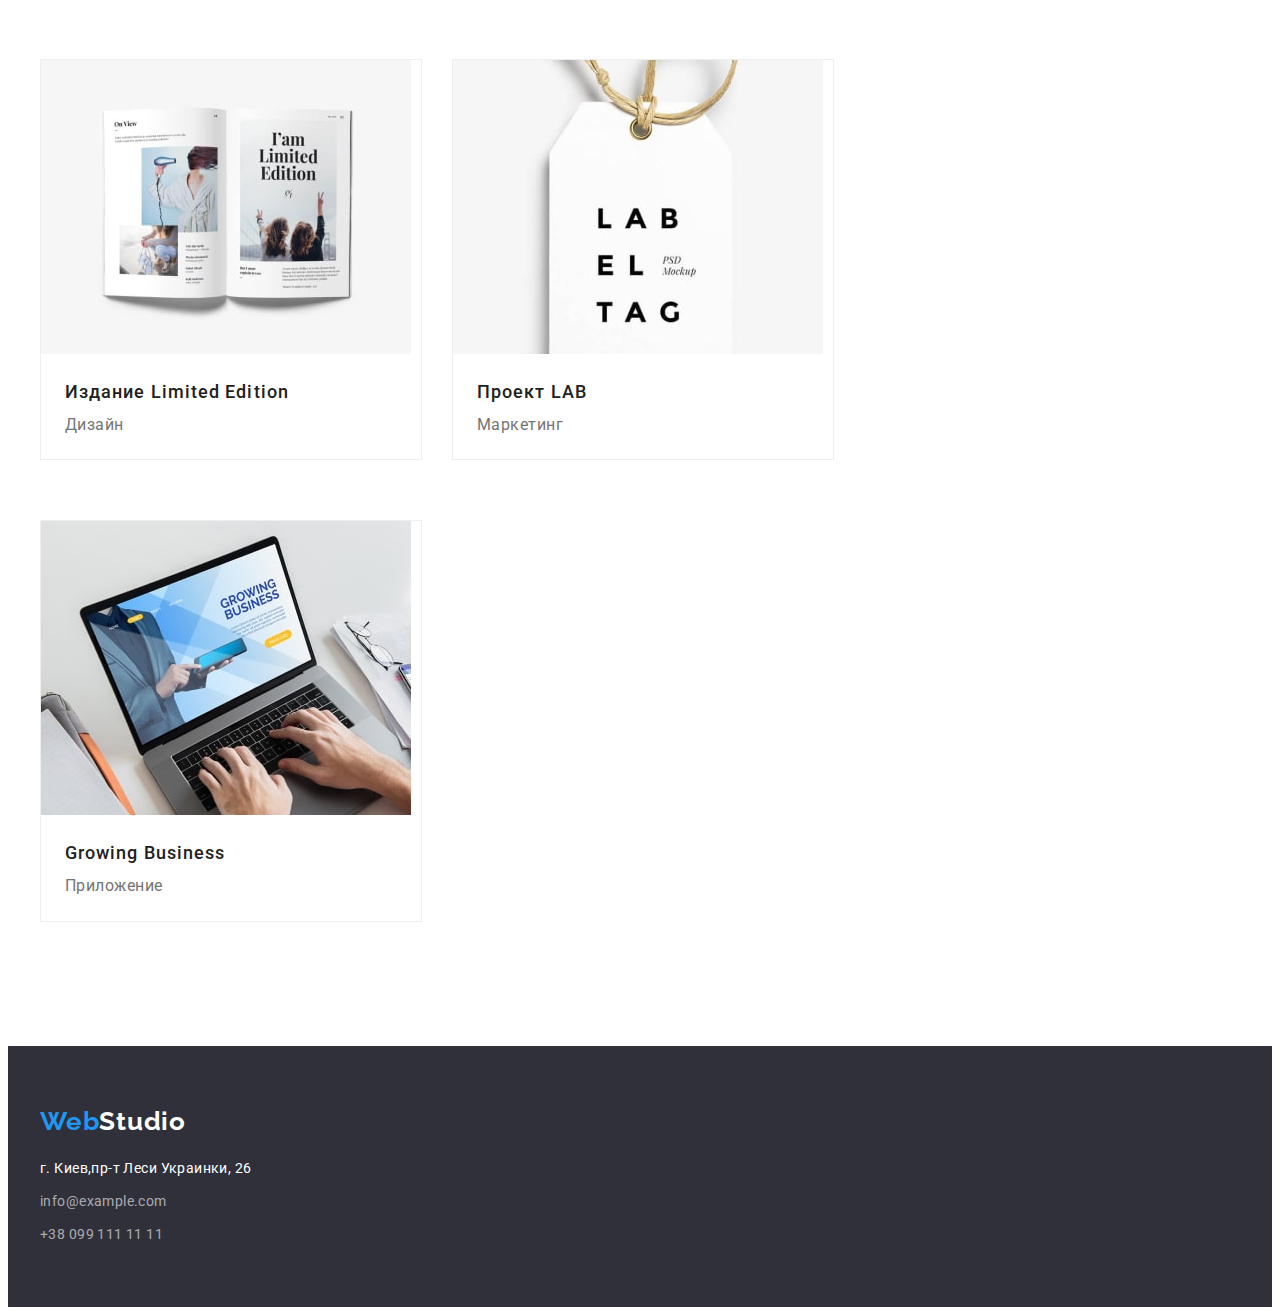
==== commit a5d77566: "dz-03-pravki-3" ====
--- a/portfolio.html
+++ b/portfolio.html
@@ -110,7 +110,7 @@
             </div>
         </section>
     </main>
-    <footer class="bgr">
+    <footer class="footer-section">
         <div class="container">
             <a class="logo link logo-footer" href="WebStudio"><span class="logo-web">Web</span><span
                     class="logo-white">Studio</span></a>
--- a/css/styles.css
+++ b/css/styles.css
@@ -278,7 +278,7 @@
   margin-right: 30px;
 }
 .teammate {
-  padding: 30px 60px;
+  padding: 30px 0;
   background: var(--primary-bgr-color);
   box-shadow: 0px 1px 3px rgba(0, 0, 0, 0.12), 0px 1px 1px rgba(0, 0, 0, 0.14),
     0px 2px 1px rgba(0, 0, 0, 0.2);
@@ -310,7 +310,7 @@
 .map-link:focus {
   color: var(--accent-color);
 }
-.bgr {
+.footer-section {
   padding: 60px 0;
   background-color: var(--secondary-bgr-color);
 }
@@ -352,7 +352,7 @@
   border: 1px solid var(--border-portfolio-item-color);
 }
 .portfolio-item {
-  flex-basis: calc((100% - 90px) / 3);
+  flex-basis: calc((100% - 60px) / 3);
 }
 .portfolio-item {
   margin-right: 30px;
